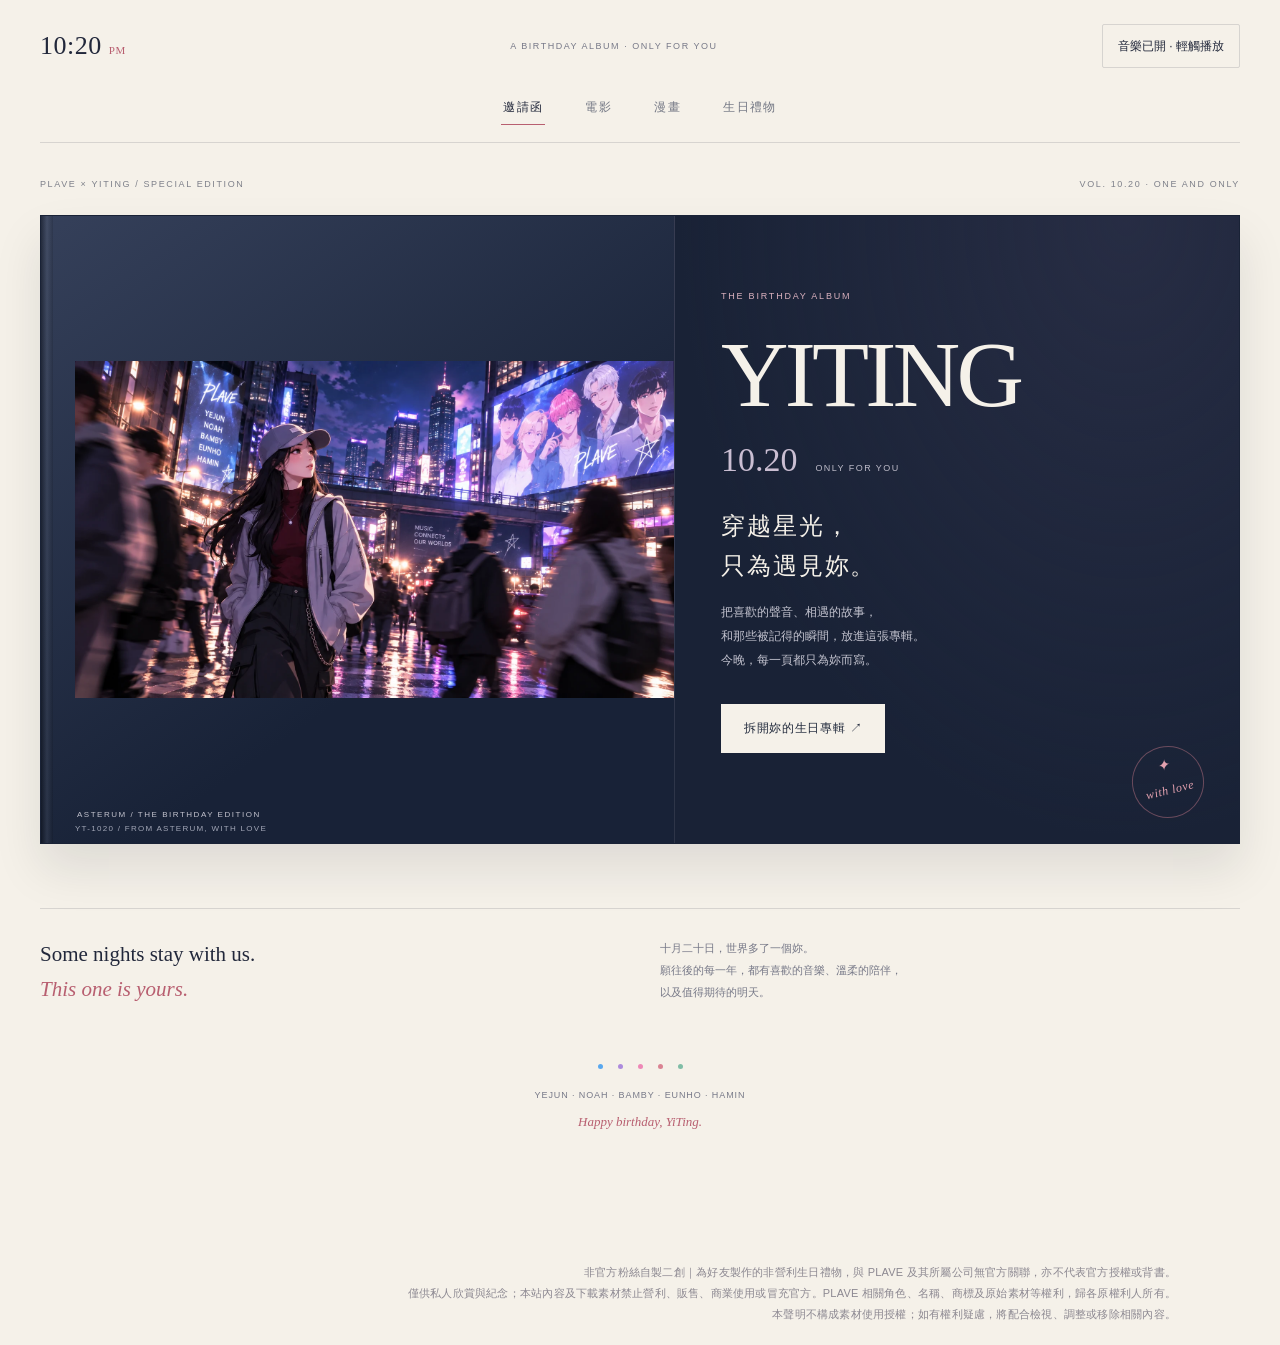
==== index.html @ bdd39a95 "Add discreet noncommercial unofficial fan-work notices across site" ====
<!doctype html><html lang="zh-Hant"><head><meta charset="utf-8"><meta name="viewport" content="width=device-width,initial-scale=1,viewport-fit=cover"><meta name="theme-color" content="#f5f1e9"><title>YITING · 10.20｜Only for you</title><meta name="description" content="一份只為 YiTing 準備的 PLAVE 生日限定專輯。電影、原畫故事冊與星光生日禮物。"><link rel="stylesheet" href="theme.css?v=album-v1"><link rel="stylesheet" href="album.css?v=album-v1"><link rel="stylesheet" href="fan-notice.css?v=1"></head><body class="home-page album-edition"><header class="home-header"><a class="wordmark" href="./">10:20 <small>PM</small></a><span class="dedication">A BIRTHDAY ALBUM · ONLY FOR YOU</span><button id="homeMusic" aria-pressed="true">音樂 開</button></header><nav class="site-nav" aria-label="主要導覽"><a href="./" aria-current="page">邀請函</a><a href="movie.html">電影</a><a href="game.html">漫畫</a><a href="gift.html">生日禮物</a></nav><main class="album-home"><div class="edition-topline"><span>PLAVE × YITING / SPECIAL EDITION</span><span>VOL. 10.20 · ONE AND ONLY</span></div><section class="album-jacket" aria-label="生日限定專輯封面"><div class="album-spine" aria-hidden="true"></div><div class="jacket-art"><img src="assets/002.webp" alt="YiTing 站在霓虹城市中，抬頭望向 PLAVE 的星光巨幕"><span class="album-serial">YT-1020 / FROM ASTERUM, WITH LOVE</span></div><div class="jacket-copy"><p class="eyebrow">THE BIRTHDAY ALBUM</p><h1>YITING</h1><div class="album-date">10.20 <span>ONLY FOR YOU</span></div><h2 class="jacket-title">穿越星光，<br>只為遇見妳。</h2><p class="jacket-note">把喜歡的聲音、相遇的故事，<br>和那些被記得的瞬間，放進這張專輯。<br>今晚，每一頁都只為妳而寫。</p><button id="unbox" class="unbox-button" aria-expanded="false" aria-controls="albumContents">拆開妳的生日專輯 ↗</button><a id="continueJourney" class="continue-link" href="game.html" hidden>繼續上次旅程 →</a><div class="seal-mark" aria-hidden="true"><span>with love</span></div></div></section><section id="albumContents" class="album-contents" aria-label="專輯內容"><div class="contents-heading"><h2>Inside your album.</h2><small>三份心意 · 同一個只屬於妳的夜晚</small></div><div class="album-items"><a class="album-item" href="movie.html"><div class="album-item-art"><img src="assets/album-film.webp" alt="PLAVE 五人在星光舞台上送來生日祝福" loading="lazy"><span>TRACK 01</span></div><small>THE FILM / 01:02</small><h3>讓星光開始播放</h3><p>一支只為妳準備的生日電影。<br>放輕鬆，讓祝福一路播放。</p><b>觀看生日電影 ↗</b></a><a class="album-item" href="game.html"><div class="album-item-art"><img src="assets/album-story.webp" alt="銀虎伸出手，邀請 YiTing 一起穿越星光" loading="lazy"><span>BOOK 02</span></div><small>THE PHOTO STORY / 07 CHAPTERS</small><h3>翻開相遇的故事</h3><p>以原畫串起七回漫畫，<br>從城市的訊息，走到生日演唱。</p><b>翻開互動漫畫 ↗</b></a><a class="album-item" href="gift.html"><div class="album-item-art"><img src="assets/album-gift.webp" alt="銀虎溫柔地陪在 YiTing 身邊，祝她生日快樂" loading="lazy"><span>GIFT 03</span></div><small>THE COLLECTION / WITH LOVE</small><h3>收藏今晚的溫柔</h3><p>生日照片、六張小卡與小說，<br>還有只屬於妳的秘密願望。</p><b>拆開生日禮物 ↗</b></a></div></section><section class="album-colophon"><p>Some nights stay with us.<br><span class="signature">This one is yours.</span></p><small>十月二十日，世界多了一個妳。<br>願往後的每一年，都有喜歡的音樂、溫柔的陪伴，<br>以及值得期待的明天。</small></section><footer class="home-footer"><div class="member-colors" aria-hidden="true"><i></i><i></i><i></i><i></i><i></i></div><small>YEJUN · NOAH · BAMBY · EUNHO · HAMIN</small><p class="signature">Happy birthday, YiTing.</p></footer></main><audio id="homeSong" src="assets/song.m4a" autoplay loop preload="auto"></audio><script src="landing.js?v=album-v1"></script><footer class="fan-work-notice" aria-label="非官方粉絲二創與使用聲明"><p>非官方粉絲自製二創｜為好友製作的非營利生日禮物，與 PLAVE 及其所屬公司無官方關聯，亦不代表官方授權或背書。</p><p>僅供私人欣賞與紀念；本站內容及下載素材禁止營利、販售、商業使用或冒充官方。PLAVE 相關角色、名稱、商標及原始素材等權利，歸各原權利人所有。</p><p>本聲明不構成素材使用授權；如有權利疑慮，將配合檢視、調整或移除相關內容。</p></footer></body></html>
---- theme.css ----
:root{--midnight:#0c1224;--moon:#f5f0e8;--lavender:#cabce9;--rose:#da8393;--line:#b6a9cf33;color-scheme:dark}body{background:radial-gradient(ellipse at 50% 0,#252b49,transparent 65%),var(--midnight);color:var(--moon);font-family:"Microsoft JhengHei","PingFang TC",sans-serif}button,a,summary{touch-action:manipulation}button:focus-visible,a:focus-visible,summary:focus-visible{outline:2px solid #e1ceff;outline-offset:5px}a{color:inherit;text-decoration:none}.site-nav{display:flex;justify-content:center;gap:30px;padding:16px 20px 22px;max-width:1160px;margin:auto;border-bottom:1px solid var(--line);font-size:12px;letter-spacing:.12em}.site-nav a{padding:8px 2px;color:#bcbcd0;border-bottom:1px solid transparent}.site-nav a:hover,.site-nav [aria-current],.film-page .site-nav a[href="movie.html"],.comic-page .site-nav a[href="game.html"]{color:var(--moon);border-color:var(--rose)}header{border-color:var(--line)}button{border-radius:6px;border-color:var(--line)}.eyebrow{color:var(--lavender)}.mode-switch{display:none}.film-page .intro{padding:34px 0 26px}.film-page h1{font-size:clamp(28px,4vw,44px);letter-spacing:.08em}.film-page .cinema{border-color:var(--line);border-radius:12px;overflow:hidden;box-shadow:0 24px 80px #02050c99}.film-page #birthday{background:#10172b;border:1px solid #b6a9cf55;border-radius:16px;max-width:900px}.film-page #cue{border-color:#da839366;border-radius:12px}.film-page .chapters button{border-radius:8px}.film-page .chapters button.active{border-color:#da8393;background:#da839311}.collection-title{display:flex;justify-content:space-between;gap:15px;border-top:1px solid var(--line);padding:26px 0 16px;color:var(--moon)}.collection-title small{color:#aaaac0;font-size:11px}.film-page .cards{display:grid;grid-template-columns:repeat(3,minmax(0,1fr));gap:16px}.film-page .cards .photocard{height:290px;position:relative;perspective:900px;padding:0;border:0;background:none;overflow:visible}.card-front,.card-back{position:absolute;inset:0;display:flex;flex-direction:column;align-items:center;justify-content:center;backface-visibility:hidden;transition:transform .6s ease;border:1px solid #b6a9cf66;border-radius:10px;background:#19223a;overflow:hidden}.card-front{transform:rotateY(0)}.card-front img{width:100%;height:calc(100% - 40px);object-fit:cover;object-position:top}.card-front strong{font-size:12px;padding:12px;letter-spacing:.18em}.card-back{transform:rotateY(-180deg);padding:24px;background:radial-gradient(ellipse at 50% 20%,#343654,#141d32)}.card-back>span:first-child{font-size:42px;color:#da8393;margin-bottom:24px}.card-back>span:last-child{font-size:16px;line-height:1.8}.flipped .card-front{transform:rotateY(180deg)}.flipped .card-back{transform:rotateY(0)}.book-tools{display:flex;align-items:center;justify-content:space-between;padding:16px 22px;color:#9f8296;font-size:12px}.book-tools button{color:#443242;border-color:#44324244;font-size:12px}.film-page .novel[open]{background:#f4eee4;color:#372b37}.film-page .novel[open] summary{color:#6e4865}.film-page .novel-text{font-family:"PMingLiU","Noto Serif TC",serif;line-height:2.1;max-width:650px;margin:auto;padding-top:12px}.film-page .novel-text h3{color:#6e4865}.large-print .novel-text{font-size:20px}.comic-page .issue,.comic-page .sheet{background:var(--moon)}.comic-page .issue{border-radius:12px 12px 0 0}.comic-page .sheet{border-radius:0 0 12px 12px;position:relative}.comic-page .interaction{border-radius:12px;background:#151e34;border-color:var(--line)}.comic-page #extra{border-radius:12px;background:#151e34;position:relative}.comic-page #extra.sealed{border-color:var(--rose);box-shadow:inset 0 0 60px #da839311}.comic-page #extra.sealed::after{content:'✦ 願望已封存';display:block;color:var(--rose);padding-top:20px;font-size:13px;letter-spacing:.15em}.settings{position:relative}.settings summary{font-size:12px;border:1px solid var(--line);border-radius:6px;padding:11px 15px;cursor:pointer;list-style:none}.settings>div{position:absolute;right:0;top:48px;width:205px;padding:12px;background:#121b30;border:1px solid var(--line);border-radius:10px;z-index:15;box-shadow:0 12px 30px #0007}.settings button{display:block;width:100%;margin:5px 0;font-size:12px}.story-reveal{grid-column:1/-1;background:#19233b;color:#f5e8ef;padding:20px 25px;text-align:center;font-size:16px;line-height:1.8;border:1px solid #da839366;animation:reveal .7s ease-out}.layout-gate:not(.awakened) .panel-2{filter:brightness(.5);transition:filter 1s}.layout-gate.awakened .panel-2{filter:brightness(1);transition:filter 1.4s}.layout-gate .panel-0::after{box-shadow:0 0 calc(12px + var(--charge,0)*70px) #c4a6ecaa}.layout-hand.awakened .art::after{background:radial-gradient(ellipse at 40% 60%,#da839355,transparent 70%)}@keyframes reveal{from{opacity:0;transform:translateY(10px)}to{opacity:1;transform:none}}.home-page{margin:0}.home-header{display:flex;align-items:center;justify-content:space-between;max-width:1200px;margin:auto;padding:22px 30px;gap:16px}.wordmark{font-family:Georgia,serif;font-size:28px;letter-spacing:.02em}.wordmark small{font-size:11px;color:var(--lavender)}.dedication{font-size:10px;letter-spacing:.18em;color:#bcbcd0}.home-page button{font:inherit;background:transparent;color:var(--moon);border:1px solid var(--line);padding:11px 15px;font-size:12px;cursor:pointer}.home-main{max-width:1200px;padding:28px 30px;margin:auto}.invitation{position:relative;min-height:640px;border:1px solid var(--line);border-radius:16px;overflow:hidden;background:#10182c}.invitation>img{position:absolute;width:100%;height:100%;object-fit:cover;object-position:62% center}.invitation::after{content:'';position:absolute;inset:0;background:linear-gradient(90deg,#07101bed 0,#091325ba 30%,#09132530 75%),linear-gradient(0deg,#091325 0,transparent 35%);pointer-events:none}.invitation-copy{position:relative;z-index:1;padding:55px 55px 130px;max-width:640px}.home-page .eyebrow{font-size:10px;letter-spacing:.2em}.invitation-time{font-family:Georgia,serif;font-size:80px;margin:30px 0 12px;letter-spacing:-.025em}.invitation-time span{font-size:20px;color:var(--lavender);letter-spacing:.12em}.invitation h1{font-family:"PMingLiU",serif;font-size:42px;font-weight:400;line-height:1.6;letter-spacing:.08em;margin:15px 0}.invitation-copy>p:not(.eyebrow):not(.invitation-time){font-size:13px;color:#d6d4df;line-height:2}.entry-actions{display:flex;flex-wrap:wrap;gap:12px;margin-top:28px}.entry-actions a{padding:13px 18px;border:1px solid #d3c4e877;border-radius:6px;font-size:13px;min-height:44px}.entry-actions .primary{background:var(--moon);color:#1b2336}.entry-actions .secondary{background:#11192c88;backdrop-filter:blur(8px)}.continue-link{display:block;color:#e4b5c2;font-size:12px;padding:20px 0}.ticket{position:absolute;bottom:0;left:0;right:0;z-index:2;display:flex;justify-content:space-between;gap:18px;padding:24px 40px;background:#0c1428bb;backdrop-filter:blur(16px);border-top:1px dashed #cbbce966}.ticket>div{display:flex;flex-direction:column;gap:8px}.ticket small{color:#a7a7bd;font-size:8px;letter-spacing:.2em}.ticket strong{font-family:Georgia,"Microsoft JhengHei",serif;font-weight:400;font-size:18px;letter-spacing:.12em}.ticket-seat{border-left:1px dashed #cbbce966;padding-left:35px}.ticket-seat strong{font-size:13px}.exhibit-menu{display:grid;grid-template-columns:repeat(3,1fr);gap:20px;padding-top:30px}.exhibit-menu>a{padding:28px 25px;background:#121a2d;border:1px solid var(--line);border-radius:12px;transition:border-color .2s,transform .2s}.exhibit-menu>a:hover{border-color:#cbbce988;transform:translateY(-3px)}.exhibit-menu span{font-size:9px;color:var(--lavender);letter-spacing:.14em}.exhibit-menu h2{font-family:"PMingLiU",serif;font-size:23px;font-weight:400;letter-spacing:.05em;margin:18px 0}.exhibit-menu p{font-size:12px;color:#b9b8cc;line-height:1.9}.exhibit-menu b{display:block;font-size:12px;color:#eadce9;margin-top:25px;font-weight:400}.home-footer{text-align:center;padding:50px 0 25px;color:#b9b8cc;font-size:13px}.home-footer small{font-size:9px;letter-spacing:.1em}.signature{font-family:Georgia,serif;font-style:italic;color:#dfb7c4}.member-colors{display:flex;justify-content:center;gap:12px;margin:12px}.member-colors i{width:5px;height:5px;border-radius:50%;background:#59a8ef}.member-colors i:nth-child(2){background:#ad8bdd}.member-colors i:nth-child(3){background:#ee88b7}.member-colors i:nth-child(4){background:#da8393}.member-colors i:nth-child(5){background:#80bda6}[hidden]{display:none!important}@media(max-width:640px){.site-nav{gap:22px;font-size:11px;padding:9px 12px 14px}.home-header{padding:18px 16px}.home-header .dedication{display:none}.home-main{padding:20px 12px}.invitation{min-height:660px}.invitation>img{object-position:58% center}.invitation::after{background:linear-gradient(0deg,#0c1428 0,#091325dd 35%,#09132530 78%)}.invitation-copy{padding:235px 23px 105px}.home-page .eyebrow{font-size:8px}.invitation-time{font-size:53px;margin:15px 0 5px}.invitation h1{font-size:30px;line-height:1.5;margin:10px 0}.invitation-copy>p:not(.eyebrow):not(.invitation-time){font-size:11px}.entry-actions{gap:8px;margin-top:18px}.entry-actions a{padding:12px 10px;font-size:11px}.ticket{padding:20px 22px;gap:12px}.ticket strong{font-size:13px}.ticket small{font-size:7px}.ticket-seat{display:none}.exhibit-menu{grid-template-columns:1fr;gap:12px;padding-top:20px}.exhibit-menu>a{padding:22px}.exhibit-menu h2{font-size:21px}.exhibit-menu b{margin-top:15px}.comic-page main{padding-bottom:125px}.comic-page .pager{position:fixed;bottom:0;left:0;right:0;margin:0;z-index:12;padding:12px 16px calc(12px + env(safe-area-inset-bottom));background:#0c1428ed;backdrop-filter:blur(16px);border-top:1px solid var(--line)}.comic-page .pager button{min-width:100px}.comic-page .issue h1{font-size:23px}.story-reveal{padding:17px 13px;font-size:14px}.film-page .cards .photocard{height:240px}.film-page .cards{gap:12px;grid-template-columns:repeat(2,minmax(0,1fr))}.card-back{padding:18px}.card-back>span:last-child{font-size:14px}.collection-title{flex-direction:column;gap:7px}.settings summary{padding:9px 10px;font-size:11px}.film-page .intro{padding-top:25px}.large-print .novel-text{font-size:19px}}@media(prefers-reduced-motion:reduce){*,*::before,*::after{animation-duration:.01ms!important;animation-iteration-count:1!important;transition-duration:.01ms!important}}
@media(max-width:640px){.invitation>img{height:240px;object-fit:contain;object-position:center top}.invitation::after{background:linear-gradient(0deg,#0c1428 0,#0c1428 62%,transparent 85%)}.invitation-copy{padding-top:245px}.ticket>.ticket-seat{display:none}}
.film-page #birthday.wish-sealed #wishStatus{border:1px solid #da839366;border-radius:8px;background:#da839311;padding:18px;color:#efd1dc}.film-page .settings summary{color:var(--moon)}

.asset-downloads{display:flex;align-items:center;justify-content:center;flex-wrap:wrap;gap:10px;padding:14px 0}.download-link,.original-link{display:inline-flex;align-items:center;justify-content:center;min-height:44px;padding:10px 15px;border:1px solid #b6a9cf55;border-radius:7px;color:#f5f0e8;background:#19223a;font-size:12px;line-height:1.5;text-decoration:none}.download-link:hover,.original-link:hover{border-color:#da8393}.original-link{background:transparent;color:#bcbcd0}.film-download small{flex-basis:100%;text-align:center;font-size:11px;color:#aaaac0}.card-item{min-width:0}.film-page .card-item .photocard{width:100%}.card-item .asset-downloads{gap:6px}.card-item .download-link,.card-item .original-link{padding:8px 10px;font-size:11px}.comic-page .panel>.asset-downloads{background:#f5f0e8;padding:10px;margin:0}.comic-page .tools{flex-wrap:wrap}.birthday-memory figcaption{line-height:1.8}.download-link:focus-visible,.original-link:focus-visible{outline:2px solid #e1ceff;outline-offset:3px}@media(max-width:640px){.card-item .asset-downloads{flex-direction:column}.card-item .download-link,.card-item .original-link{width:100%;box-sizing:border-box}.asset-downloads{gap:8px}.film-download{padding:18px 0}.film-download small{line-height:1.8}}

.gift-page .gift-header{max-width:900px;margin:auto;padding:0 24px}.gift-page #birthday.gift-collection{width:min(900px,92vw);max-height:none;overflow:visible;margin:28px auto 48px;padding:38px;box-sizing:border-box}.gift-page .site-nav a[href="movie.html"]{color:#bcbcd0;border-color:transparent}.gift-page .site-nav a[aria-current="page"]{color:var(--moon);border-color:var(--rose)}.gift-page .gift-collection h2{font-family:serif;font-size:32px;font-weight:400;line-height:1.5}.gift-page .gift-collection p{line-height:1.7}.gift-page #giftText{min-height:54px}@media(max-width:640px){.gift-page #birthday.gift-collection{margin-top:20px;padding:28px 20px}.gift-page .gift-header{padding:0 20px}.gift-page .gift-collection h2{font-size:27px}}
---- album.css ----
:root{--paper:#f5f1e9;--paper-ink:#22283b;--paper-muted:#777988;--seal:#b85f70;--paper-line:#252c3d25;--serif:Georgia,'PMingLiU','Songti TC',serif}
body.album-edition{background:var(--paper);color:var(--paper-ink);font-family:'Microsoft JhengHei','PingFang TC',sans-serif}body.album-edition::selection{background:#dbc5d4;color:#20283c}.album-edition button,.album-edition a{touch-action:manipulation}.album-edition .site-nav{border-color:var(--paper-line);gap:38px;padding:10px 20px 17px}.album-edition .site-nav a{color:#737784}.album-edition .site-nav a[aria-current],.album-edition.film-page:not(.gift-page) .site-nav a[href='movie.html'],.album-edition.comic-page .site-nav a[href='game.html']{color:var(--paper-ink);border-color:var(--seal)}.album-edition .wordmark{color:var(--paper-ink);font-family:var(--serif);font-size:26px}.album-edition .wordmark small,.album-edition .wordmark span{color:var(--seal)}.album-edition header{border-color:var(--paper-line)}.album-edition .dedication{color:var(--paper-muted);font-size:9px;letter-spacing:.17em}.album-edition button:focus-visible,.album-edition a:focus-visible,.album-edition summary:focus-visible{outline:2px solid var(--seal);outline-offset:4px}.album-edition .eyebrow{color:var(--seal);font-size:10px;letter-spacing:.2em}
.home-page.album-edition .home-header{padding:24px 30px 13px}.home-page.album-edition button{color:var(--paper-ink);border-color:var(--paper-line);border-radius:2px}.album-home{max-width:1200px;margin:auto;padding:36px 30px 60px}.edition-topline{display:flex;justify-content:space-between;gap:15px;color:#7e808a;font-size:9px;letter-spacing:.18em;margin:0 0 26px}.album-jacket{position:relative;display:grid;grid-template-columns:1.12fr 1fr;min-height:610px;background:#192236;border:1px solid #192236;box-shadow:0 25px 45px #171c2b1a;color:var(--paper);overflow:hidden}.jacket-art{position:relative;display:flex;align-items:center;background:#101829;min-width:0;padding:34px 0 34px 34px}.jacket-art img{display:block;width:100%;height:auto;position:relative;z-index:1}.jacket-art::before{content:'';position:absolute;inset:0;background:linear-gradient(145deg,#35405a,#182237 65%)}.jacket-art::after{content:'ASTERUM / THE BIRTHDAY EDITION';position:absolute;left:36px;bottom:24px;font-size:8px;letter-spacing:.19em;color:#c3c3ce;z-index:2}.jacket-copy{padding:66px 46px 90px;position:relative;border-left:1px solid #e7e2e719;background:radial-gradient(ellipse at 80% 0,#33365088,transparent 70%)}.jacket-copy .eyebrow{color:#dab1be;font-size:9px}.jacket-copy h1{font-family:var(--serif);font-size:clamp(62px,7.3vw,104px);font-weight:400;line-height:1;letter-spacing:-.04em;margin:27px 0 20px}.album-date{display:flex;align-items:baseline;gap:18px;font-family:var(--serif);font-size:34px;color:#cabed2}.album-date span{font:9px sans-serif;letter-spacing:.16em;color:#bdbbc8}.jacket-title{font-family:'PMingLiU','Songti TC',serif;font-size:24px;line-height:1.65;letter-spacing:.08em;font-weight:400;margin:28px 0 13px}.jacket-note{font-size:12px;line-height:2;color:#c3c3cf;max-width:290px}.home-page.album-edition .unbox-button{background:var(--paper);color:#222b3d;border-color:var(--paper);padding:15px 22px;min-height:48px;border-radius:0;font-size:12px;margin-top:20px;letter-spacing:.06em}.home-page.album-edition .unbox-button:hover{background:#e7dbe6}.seal-mark{position:absolute;bottom:25px;right:35px;display:flex;align-items:center;justify-content:center;width:70px;height:70px;border:1px solid #c6788877;border-radius:50%;color:#e3a1af;transform:rotate(-14deg);font:italic 12px var(--serif);letter-spacing:.05em}.seal-mark::before{content:'✦';position:absolute;top:9px;font-size:15px}.seal-mark span{margin-top:16px}.album-spine{position:absolute;left:0;top:0;bottom:0;width:12px;background:linear-gradient(90deg,#0005,#fff1,#0002);z-index:3;pointer-events:none}.album-serial{position:absolute;bottom:24px;left:34px;color:#a2a6b6;font-size:8px;letter-spacing:.16em;z-index:3}.album-contents{margin-top:52px;scroll-margin-top:24px}.contents-heading{display:flex;justify-content:space-between;align-items:flex-end;border-bottom:1px solid var(--paper-line);padding-bottom:20px;gap:15px}.contents-heading h2{font:400 32px var(--serif);letter-spacing:-.03em;margin:0}.contents-heading small{font-size:9px;letter-spacing:.13em;color:var(--paper-muted)}.album-items{display:grid;grid-template-columns:repeat(3,1fr);gap:26px;margin-top:26px}.album-item{display:block;border-bottom:1px solid var(--paper-line);padding-bottom:24px}.album-item-art{position:relative;aspect-ratio:4/3;overflow:hidden;background:#172134}.album-item-art img{width:100%;height:100%;object-fit:cover;display:block;transition:transform .6s ease}.album-item:hover .album-item-art img{transform:scale(1.025)}.album-item-art span{position:absolute;left:12px;top:12px;background:#f5f1e9ed;color:#30374b;font-size:9px;padding:7px 9px;letter-spacing:.1em}.album-item>small{display:block;color:var(--seal);font-size:9px;letter-spacing:.18em;margin-top:20px}.album-item h3{font:400 23px 'PMingLiU',serif;margin:13px 0}.album-item p{font-size:12px;line-height:1.9;color:#747681;margin:0}.album-item b{display:block;font-size:11px;font-weight:400;margin-top:20px;color:#343c50}.album-items.revealed{animation:albumReveal .8s ease both}.album-colophon{display:grid;grid-template-columns:1fr 1fr;gap:40px;margin-top:64px;border-top:1px solid var(--paper-line);padding-top:28px}.album-colophon p{font:400 21px var(--serif);line-height:1.7;margin:0}.album-colophon small{font-size:11px;color:var(--paper-muted);line-height:2}.album-edition .home-footer{padding:44px 0 15px;color:var(--paper-muted)}.album-edition .signature{color:var(--seal)}.album-edition .continue-link{color:var(--seal);padding:16px 0 0;font-size:11px}.album-edition .member-colors{gap:15px;margin-bottom:17px}
.album-edition.film-page header{max-width:1160px;margin:auto}.album-edition.film-page .intro{padding:42px 0 30px}.album-edition.film-page h1{font-family:'PMingLiU',serif;font-size:clamp(29px,4vw,43px);line-height:1.55;letter-spacing:.06em}.album-edition.film-page .subtitle{color:var(--paper-muted)}.album-edition.film-page .cinema{background:#101725;border:1px solid #222a3d;border-radius:2px;box-shadow:0 20px 45px #1520391a;color:#f1edf3}.album-edition.film-page .chapters button{color:#757b87;border-radius:0;background:transparent;border-color:var(--paper-line)}.album-edition.film-page .chapters button.active{color:#263047;border-color:var(--seal);background:#b85f7007}.album-edition.film-page footer{color:var(--paper-muted)}.album-edition .settings>div{color:#f5f0e8}.album-edition .settings summary{color:var(--paper-ink);border-color:var(--paper-line)}.album-edition .film-download .download-link,.album-edition .film-download .original-link{background:transparent;color:#30384c;border-color:var(--paper-line);border-radius:0}.album-edition .film-download small{color:var(--paper-muted)}.film-track{display:flex;justify-content:space-between;gap:12px;border-top:1px solid var(--paper-line);padding:16px 0 0;font-size:9px;letter-spacing:.14em;color:var(--paper-muted)}.cinema-focus.album-edition{background:#090e18;color:white}.cinema-focus main{max-width:none;padding:0}.cinema-focus header,.cinema-focus .site-nav,.cinema-focus .intro,.cinema-focus .chapters,.cinema-focus .film-download,.cinema-focus footer,.cinema-focus .film-track{display:none}.cinema-focus .cinema{border:0;border-radius:0;min-height:100dvh;display:flex;flex-direction:column;justify-content:center}.cinema-focus .screen{max-height:none;aspect-ratio:auto;flex:1;min-height:48dvh}.cinema-focus .screen video{max-height:74dvh}.cinema-focus .transport,.cinema-focus .captions{flex-shrink:0}.cinema-focus #focus{border-color:#dbb9c4;color:#efc9d5}
.album-edition.gift-page .gift-header{max-width:1000px}.album-edition.gift-page .site-nav a[href='movie.html']{color:#737784;border-color:transparent}.album-edition.gift-page #birthday.gift-collection{width:min(1000px,92vw);background:transparent;border:0;border-radius:0;padding:0;margin:38px auto 55px;box-shadow:none}.collection-intro{display:flex;justify-content:space-between;align-items:end;border-bottom:1px solid var(--paper-line);padding-bottom:26px;margin-bottom:24px;gap:20px}.collection-intro h1{font:400 42px var(--serif);letter-spacing:-.025em;margin:9px 0 0;line-height:1.3}.collection-intro p{font-size:11px;line-height:1.8;color:var(--paper-muted);margin:0;max-width:240px}.collection-tabs{display:flex;gap:8px;margin:24px 0 35px;flex-wrap:wrap}.collection-tabs button{color:#707580;border-color:var(--paper-line);border-radius:0;padding:11px 20px;font-size:12px;background:transparent}.collection-tabs button[aria-selected='true']{color:var(--paper-ink);border-color:#b85f7077;background:#b85f700b}.gift-section{padding:0;scroll-margin-top:25px}.gift-section .collection-title{color:var(--paper-ink);border-color:var(--paper-line);padding-top:0;border-top:0}.gift-section .collection-title small{color:var(--paper-muted)}.gift-section h2{color:var(--paper-ink)}.gift-section .small{color:var(--paper-muted)}.gift-section .asset-downloads .download-link,.gift-section .asset-downloads .original-link,.gift-section #listen,.gift-section #bookSize{background:transparent;color:#30384c;border-color:var(--paper-line);border-radius:0}.gift-section #listen{font-size:12px}.gift-section .blessing-layout{display:grid;grid-template-columns:1.45fr 1fr;gap:35px;align-items:center}.gift-section .blessing-art{background:#192237;padding:14px;box-shadow:0 12px 30px #242c3d19}.gift-section .gift-image{border-radius:0}.blessing-copy .eyebrow{font-size:9px}.blessing-copy h2{font-family:'PMingLiU',serif!important;font-size:31px!important;line-height:1.5!important}.blessing-copy #giftText{font-size:13px;color:#777988;line-height:2}.gift-section .birthday-memory figure{background:#fffdf8;padding:18px;border:1px solid var(--paper-line);box-shadow:0 12px 30px #242c3d0d}.gift-section .birthday-memory img{border:0!important;border-radius:0!important}.gift-section .birthday-memory figcaption{padding:20px 8px 0;font-size:13px;color:#646a78}.gift-section .novel{background:#fffdf8;color:var(--paper-ink);margin:0;border-color:var(--paper-line);border-radius:0}.gift-section .novel summary{color:var(--paper-ink);font-size:16px}.gift-section .novel[open]{background:#fffdf8}.gift-section .novel-text{max-width:640px;line-height:2.1;padding-bottom:35px}.gift-section .novel-text h3{color:var(--seal);font-weight:400}.gift-section .book-tools{border-bottom:1px solid var(--paper-line);color:var(--paper-muted)}.gift-section label{color:var(--paper-ink);font-family:'PMingLiU',serif;font-size:25px}.gift-section textarea{background:#fffdf8;color:var(--paper-ink);border-color:var(--paper-line);border-radius:0;min-height:150px;font-family:inherit}.gift-section #wishPrivacy{max-width:620px;font-size:12px;line-height:2}.gift-section #saveWish{background:#263047;color:var(--paper);border-color:#263047;border-radius:0}.gift-section #wishStatus{color:var(--seal);font-size:13px}.wish-letter{max-width:700px;margin:0 auto;background:#fffdf8;border:1px solid var(--paper-line);padding:34px}.collection-end{display:flex;justify-content:space-between;gap:15px;margin-top:40px;padding-top:23px;border-top:1px solid var(--paper-line);font-size:10px;color:var(--paper-muted)}.collection-end a{color:var(--seal)}.album-edition.gift-page .cards{grid-template-columns:repeat(3,minmax(0,1fr));gap:26px;margin-top:0}.album-edition.gift-page .card-item{background:#fffdf8;padding:12px;border:1px solid var(--paper-line)}.album-edition.gift-page .cards .photocard{height:350px}.album-edition.gift-page .card-front,.album-edition.gift-page .card-back{border-radius:0;border-color:#252c3d33}.album-edition.gift-page .card-front{background:#f4f0e7;color:#343b4d}.album-edition.gift-page .card-front img{height:calc(100% - 44px);object-fit:cover}.album-edition.gift-page .card-back{color:#f5f0e8}.card-detail{width:100%;margin-top:4px;color:#6f7480!important;border:0!important;background:none!important;font-size:11px!important;min-height:32px!important;padding:4px!important}.card-detail:hover{text-decoration:underline}.album-edition.gift-page #cardViewer{background:#fffdf8;color:#263047;max-width:540px;padding:26px;border-radius:2px;border-color:var(--paper-line)}#cardViewer img{display:block;width:100%;max-height:58dvh;object-fit:contain;background:#182135}#cardViewer h2{font-family:var(--serif);font-size:25px;margin:0 0 16px}#cardViewer p{font-size:14px;line-height:1.9}#cardViewer button{color:#263047;border-color:var(--paper-line);margin-top:14px}#cardViewer .asset-downloads a{background:none;color:#263047;border-color:var(--paper-line)}
.album-edition.comic-page header{max-width:1060px;padding-top:25px}.album-edition.comic-page header>a{color:var(--paper-ink)}.album-edition.comic-page header>span{color:var(--seal)}.album-edition.comic-page .meta{color:var(--paper-muted);padding:24px 0 8px;font-size:10px;letter-spacing:.13em}.album-edition.comic-page .issue{background:#fffdf8;border:1px solid var(--paper-line);border-bottom:0;border-radius:0;padding:32px 30px 25px}.album-edition.comic-page .issue>span{color:var(--seal)}.album-edition.comic-page .issue h1{font-family:'PMingLiU',serif;font-weight:400;font-size:35px;line-height:1.5}.album-edition.comic-page .sheet{background:#fffdf8;border:1px solid var(--paper-line);border-top:0;border-radius:0;gap:18px;padding:20px 25px 28px}.album-edition.comic-page .panel{border:1px solid #26304777;box-shadow:none;background:#fffdf8}.album-edition.comic-page figcaption{border-top:1px solid #26304744;padding:20px;color:#343b4d;min-height:0}.album-edition.comic-page figcaption span{color:var(--seal)}.album-edition.comic-page figcaption p{font-family:'PMingLiU',serif;font-size:16px;line-height:1.9}.album-edition.comic-page .bubble{border-radius:0}.album-edition.comic-page .bubble::before{display:none}.album-edition.comic-page .narration{background:#f5f1e9}.album-edition.comic-page .ink{border:1px solid #353d5077;box-shadow:none;font-weight:400;background:#fffdf8eb;color:#51576b;transform:none}.album-edition.comic-page .hotspot{background:#f5f1e9ed;border:1px solid #b85f70;border-radius:2px;box-shadow:none;color:#6d4350;font-weight:400;animation:none}.album-edition.comic-page .interaction,.album-edition.comic-page #extra{background:#eae4e6;border:1px solid var(--paper-line);border-radius:0;color:var(--paper-ink)}.album-edition.comic-page .interaction #badge{color:var(--seal)}.album-edition.comic-page #hint{font-family:'PMingLiU',serif;font-size:19px}.album-edition.comic-page #actionStatus{color:#795c6c}.album-edition.comic-page #actionButtons button{background:#fffdf8;color:#343b4d;border-radius:2px}.album-edition.comic-page #actionButtons .collected{color:#444b5f;background:#e3dae3}.album-edition.comic-page #extra p{color:#6d7080}.album-edition.comic-page #extra label{font-family:'PMingLiU',serif}.album-edition.comic-page textarea{background:#fffdf8;color:#343b4d;border-color:var(--paper-line);border-radius:0}.album-edition.comic-page #saveWish,.album-edition.comic-page #next{background:#263047;color:#f5f1e9;border-radius:2px}.album-edition.comic-page #extra a{color:var(--seal)}.album-edition.comic-page .tools button,.album-edition.comic-page .tools a,.album-edition.comic-page #prev{color:#50566a;border-color:var(--paper-line);border-radius:2px;background:none}.album-edition.comic-page .pager{background:var(--paper);border-color:var(--paper-line)}.album-edition.comic-page progress::-webkit-progress-bar{background:#dcd6d8}.album-edition.comic-page progress::-webkit-progress-value{background:var(--seal)}.album-edition.comic-page .note{color:var(--paper-muted)}.album-edition.comic-page .panel>.asset-downloads{background:#fffdf8;gap:6px;padding:6px 10px 13px}.album-edition.comic-page .panel .download-link,.album-edition.comic-page .panel .original-link{background:none;color:#7b7380;border:0;padding:4px 10px;min-height:36px;font-size:10px}.album-edition.comic-page .story-reveal{background:#283247;color:#f5f1e9;border:0;font-family:'PMingLiU',serif}.comic-edition-note{max-width:1060px;margin:28px auto 0;display:flex;justify-content:space-between;gap:14px;font-size:9px;letter-spacing:.16em;color:var(--paper-muted);padding:0 24px}
@keyframes albumReveal{from{opacity:.2;transform:translateY(15px)}to{opacity:1;transform:none}}
@media(max-width:760px){.album-jacket{grid-template-columns:1fr;min-height:0}.jacket-art{padding:22px 22px 35px;order:1}.jacket-art::after{left:22px;bottom:16px;font-size:7px}.jacket-copy{order:0;padding:34px 25px 26px;border-left:0;min-height:335px}.jacket-copy h1{font-size:77px;margin:22px 0 14px}.album-date{font-size:29px}.album-date span{font-size:8px}.jacket-title{font-size:22px;margin:23px 0 10px}.jacket-note{font-size:11px;max-width:260px}.seal-mark{right:20px;bottom:25px;width:58px;height:58px;font-size:10px}.home-page.album-edition .unbox-button{padding:13px 16px;font-size:11px;margin-top:13px}.album-serial{left:22px;bottom:7px;font-size:7px}.album-spine{width:7px}.album-home{padding:25px 16px 35px}.edition-topline{font-size:7px;letter-spacing:.1em;margin-bottom:20px}.album-contents{margin-top:38px}.contents-heading h2{font-size:27px}.contents-heading small{font-size:7px}.album-items{grid-template-columns:1fr;gap:25px}.album-item{display:grid;grid-template-columns:112px 1fr;gap:0 17px;align-content:start;padding-bottom:22px}.album-item-art{grid-row:1/6;aspect-ratio:3/4}.album-item-art img{object-position:center}.album-item-art span{left:6px;top:6px;font-size:7px;padding:5px}.album-item>small{margin-top:4px;font-size:8px}.album-item h3{font-size:20px;margin:12px 0 8px}.album-item p{font-size:11px;line-height:1.8}.album-item b{font-size:10px;margin-top:13px}.album-colophon{grid-template-columns:1fr;gap:17px;margin-top:34px;padding-top:22px}.album-colophon p{font-size:22px}.album-colophon small{font-size:10px}.album-edition .site-nav{gap:27px;font-size:11px;padding:8px 15px 15px}.home-page.album-edition .home-header{padding:20px 16px 12px}.album-edition .wordmark{font-size:24px}.home-page.album-edition .home-header button{padding:9px 10px;font-size:10px}.album-edition.film-page .intro{padding:30px 0 22px}.album-edition.film-page h1{font-size:29px}.album-edition.film-page .buttons button{font-size:11px;padding:9px}.album-edition.film-page .buttons{row-gap:10px}.film-track{font-size:7px;letter-spacing:.06em}.album-edition.gift-page #birthday.gift-collection{margin-top:27px;padding:0;width:calc(100% - 32px)}.collection-intro{display:block;padding-bottom:20px}.collection-intro h1{font-size:32px;margin-bottom:14px}.collection-intro p{font-size:10px;max-width:none}.collection-tabs{gap:0;border-bottom:1px solid var(--paper-line);flex-wrap:nowrap;overflow-x:auto;margin:18px 0 25px;padding-bottom:8px}.collection-tabs button{white-space:nowrap;padding:10px 14px;font-size:11px;border:0;flex-shrink:0}.collection-tabs button[aria-selected='true']{border-bottom:1px solid var(--seal);background:none}.gift-section .blessing-layout{grid-template-columns:1fr;gap:19px}.gift-section .blessing-art{padding:10px}.blessing-copy h2{font-size:27px!important;margin-top:8px}.blessing-copy #giftText{min-height:0;font-size:12px}.album-edition.gift-page .cards{grid-template-columns:repeat(2,minmax(0,1fr));gap:12px}.album-edition.gift-page .card-item{padding:7px}.album-edition.gift-page .cards .photocard{height:235px}.album-edition.gift-page .card-front strong{font-size:10px;letter-spacing:.1em}.album-edition.gift-page .card-back{padding:12px}.album-edition.gift-page .card-back>span:last-child{font-size:12px}.album-edition.gift-page .card-item .asset-downloads{gap:3px;padding:8px 0}.album-edition.gift-page .card-item .download-link,.album-edition.gift-page .card-item .original-link{font-size:10px;padding:7px;min-height:34px}.gift-section .birthday-memory figure{padding:10px}.gift-section .birthday-memory figcaption{font-size:12px;padding-top:15px;line-height:1.9}.wish-letter{padding:23px 18px}.gift-section label{font-size:23px}.collection-end{margin-top:30px;font-size:9px}.album-edition.comic-page .issue{padding:22px 17px}.album-edition.comic-page .issue h1{font-size:26px}.album-edition.comic-page .sheet{padding:12px;gap:13px}.album-edition.comic-page figcaption{padding:14px 11px}.album-edition.comic-page figcaption p{font-size:14px}.comic-edition-note{font-size:7px;padding:0 16px;margin-top:20px}.album-edition.comic-page .panel .download-link,.album-edition.comic-page .panel .original-link{font-size:9px;padding:5px;min-height:36px}.album-edition.comic-page #hint{font-size:17px}.album-edition.comic-page .pager{padding-bottom:calc(12px + env(safe-area-inset-bottom))}.cinema-focus .screen{aspect-ratio:auto;min-height:45dvh}.cinema-focus .screen video{max-height:68dvh}}
.album-serial{bottom:10px}.gift-section .blessing-art .asset-downloads .download-link,.gift-section .blessing-art .asset-downloads .original-link{color:#e9e2ed;border-color:#d6c3d755;background:none}.album-jacket .seal-mark{transition:transform .6s ease,border-color .6s ease}.album-jacket.opened .seal-mark{transform:rotate(0);border-color:#e3a1af}
.album-edition.gift-page #birthday.wish-sealed #wishStatus{color:#804456;background:#b85f700d;border-color:#b85f7040}.album-edition .home-header #homeMusic{min-height:44px}.album-edition .card-detail{min-height:44px!important}@media(max-width:760px){.album-edition.comic-page .panel .download-link,.album-edition.comic-page .panel .original-link,.album-edition.gift-page .card-item .download-link,.album-edition.gift-page .card-item .original-link{min-height:44px}}
@media(prefers-reduced-motion:reduce){.album-items.revealed{animation:none}.album-item-art img{transition:none}.jacket-copy,.jacket-art{animation:none}.album-jacket .seal-mark{transition:none}}

/* Novel soundtrack and original story illustrations */
.gift-music{display:flex;align-items:center;gap:12px;flex-wrap:wrap;margin:20px 0;padding:18px;background:#e9e3da;border-radius:12px;color:#22283b}.gift-music label{font-size:13px}.gift-track{max-width:100%;min-height:44px;padding:8px 12px;border:1px solid #a8a3a0;border-radius:7px;background:#fffaf3;color:#22283b;font:inherit}.gift-music button{min-height:44px}.music-status{flex-basis:100%;margin:0}.novel-illustration{margin:32px 0}.novel-illustration img{display:block;width:100%;height:auto;border-radius:4px}.novel-illustration figcaption{font-size:13px;line-height:1.8;color:#5d5d68;margin-top:10px}.novel-illustration figcaption a{display:inline-block;margin-left:12px;color:#883e54}.novel-text .novel-illustration{max-width:100%}@media(max-width:600px){.gift-music{gap:10px;padding:14px}.gift-track{width:100%}.novel-illustration figcaption a{margin-left:0;display:block}}

/* Keep landscape novel artwork fully visible in collectible cards */
body.album-edition.gift-page .story-photocard .card-front img{object-fit:contain;background:#192236}

.music-heading{font-size:13px;flex-basis:100%}.gift-track-list{display:grid;grid-template-columns:repeat(2,minmax(0,1fr));gap:10px;width:100%}.gift-music .gift-track-choice{display:flex;align-items:center;gap:10px;text-align:left;padding:14px 12px;min-height:60px;background:#fffaf3;color:#22283b;border:1px solid #aaa3a0;border-radius:6px}.gift-track-choice small{font-size:11px;opacity:.7}.gift-track-choice span{font-size:14px;overflow-wrap:anywhere}.gift-music .gift-track-choice[aria-pressed="true"]{border-color:#9d405c;box-shadow:inset 0 0 0 1px #9d405c;background:#f9eaf0}.gift-track-choice[aria-pressed="true"] small{color:#9d405c;opacity:1}

/* Full bleed cards follow each original image aspect ratio */
body.album-edition.gift-page .cards{grid-template-columns:repeat(2,minmax(0,1fr));align-items:start}
body.album-edition.gift-page .cards .photocard{height:auto;width:100%;display:block}
body.album-edition.gift-page .card-front{padding:0;display:block;border:0;background:none}
body.album-edition.gift-page .card-front img{display:block;width:100%;height:100%;aspect-ratio:auto;object-fit:contain;object-position:center;background:none}
.card-caption{display:block;padding:12px 0 2px;font-size:12px;line-height:1.5;color:#343b4d;letter-spacing:.06em}
body.album-edition.gift-page .card-back{padding:16px;display:flex;justify-content:center}
body.album-edition.gift-page .card-back>span:first-child{font-size:24px;padding:0;margin:0 0 8px}
body.album-edition.gift-page .card-back>span:last-child{font-size:14px;line-height:1.65;padding:0;max-width:32em}
@media(max-width:600px){body.album-edition.gift-page .cards{grid-template-columns:1fr;gap:22px}body.album-edition.gift-page .card-back>span:last-child{font-size:14px}body.album-edition.gift-page .card-item .download-link,body.album-edition.gift-page .card-item .original-link{min-height:44px}.card-caption{font-size:13px}}

.novel-comic-entry{background:#192236;color:#f5f1e9;padding:26px;margin:0 0 25px}.novel-comic-entry h2{font-size:24px;font-weight:400}.novel-comic-entry p{font-size:13px;line-height:1.8}.novel-comic-entry a{display:inline-block;color:#f5f1e9;border:1px solid #f5f1e955;min-height:44px;padding:12px 18px}

.gift-track-list .theme-song-choice{grid-column:1/-1}
---- fan-notice.css ----
.fan-work-notice{position:static!important;display:block!important;box-sizing:border-box;max-width:1120px;margin:28px auto 0!important;padding:16px 24px calc(20px + env(safe-area-inset-bottom))!important;text-align:right!important;font-family:Arial,"Microsoft JhengHei",sans-serif;font-size:11px!important;font-weight:400;line-height:1.9!important;letter-spacing:.02em;color:#8c8891;opacity:1!important;background:none;border:0!important;overflow-wrap:anywhere}
.fan-work-notice p{margin:0!important;font-size:inherit!important;line-height:inherit!important;color:inherit!important}
@media(max-width:600px){.fan-work-notice{padding-left:20px!important;padding-right:20px!important;text-align:left!important;font-size:10px!important}}
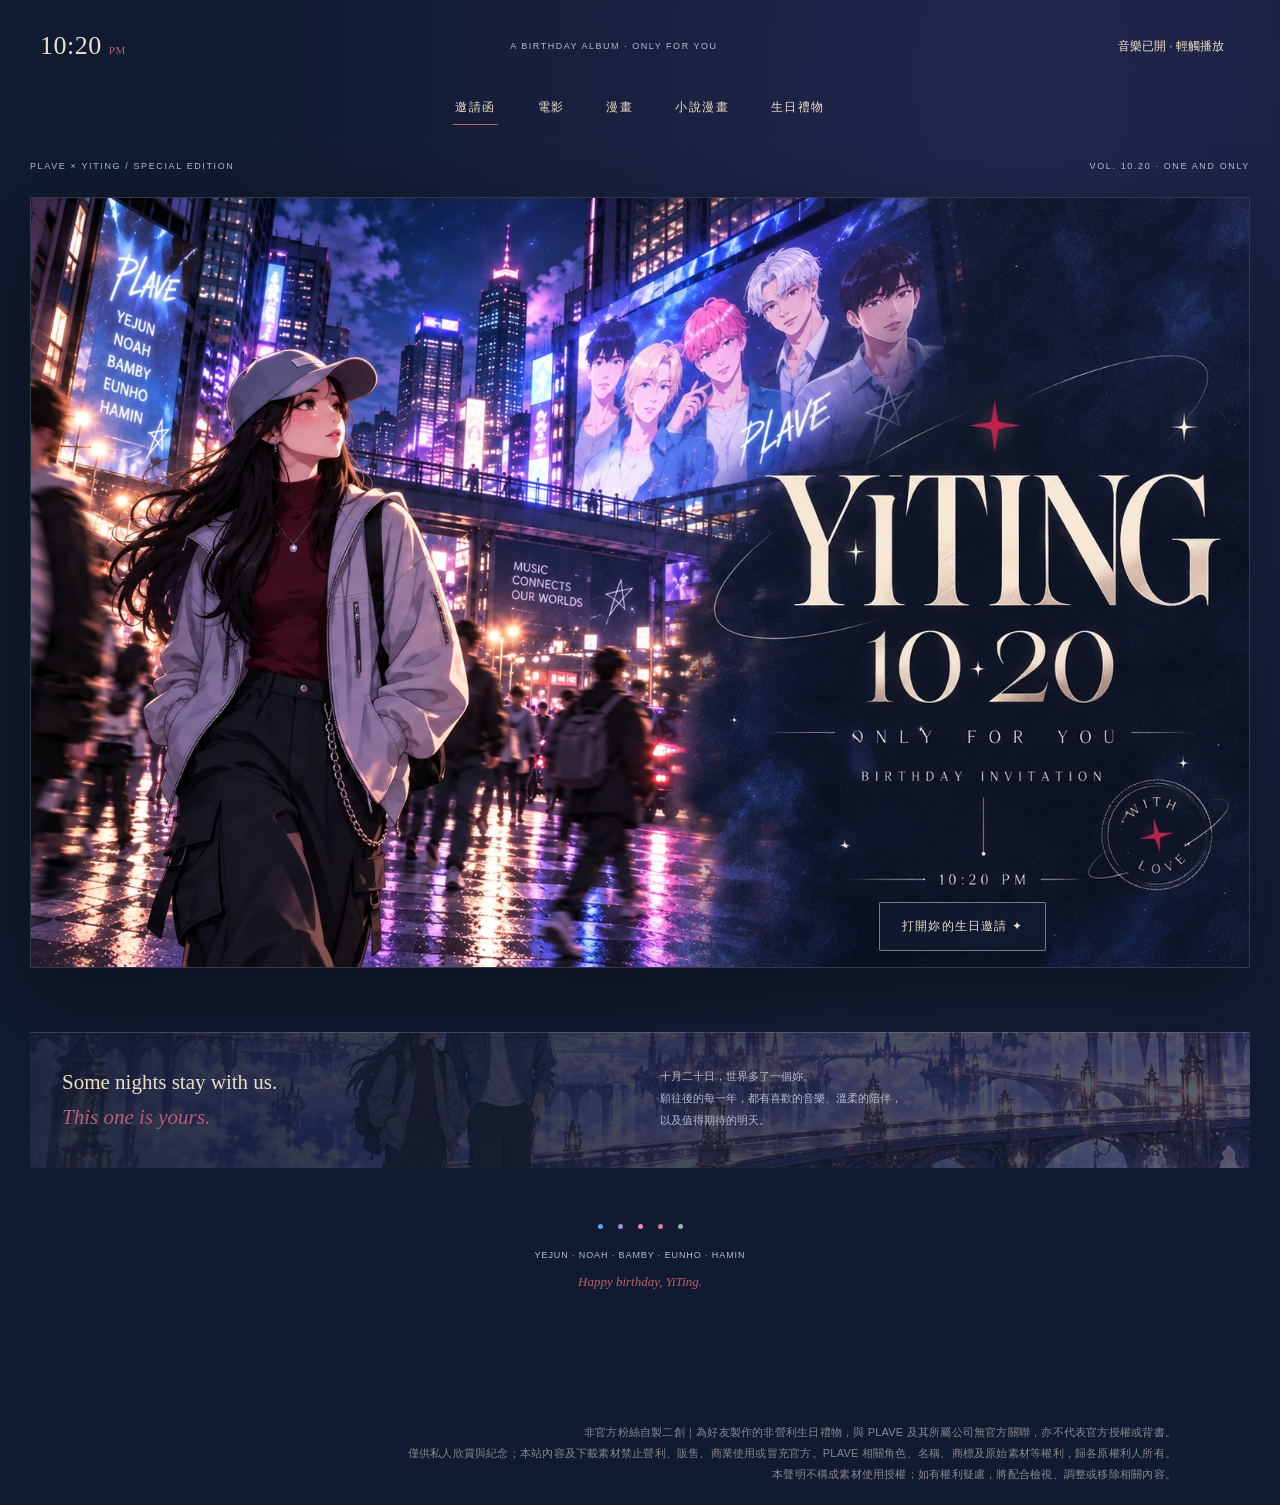
==== commit cc2edc5a: "Redesign birthday invitation and add story navigation and card filters" ====
--- a/index.html
+++ b/index.html
@@ -1 +1 @@
-<!doctype html><html lang="zh-Hant"><head><meta charset="utf-8"><meta name="viewport" content="width=device-width,initial-scale=1,viewport-fit=cover"><meta name="theme-color" content="#f5f1e9"><title>YITING · 10.20｜Only for you</title><meta name="description" content="一份只為 YiTing 準備的 PLAVE 生日限定專輯。電影、原畫故事冊與星光生日禮物。"><link rel="stylesheet" href="theme.css?v=album-v1"><link rel="stylesheet" href="album.css?v=album-v1"><link rel="stylesheet" href="fan-notice.css?v=1"></head><body class="home-page album-edition"><header class="home-header"><a class="wordmark" href="./">10:20 <small>PM</small></a><span class="dedication">A BIRTHDAY ALBUM · ONLY FOR YOU</span><button id="homeMusic" aria-pressed="true">音樂 開</button></header><nav class="site-nav" aria-label="主要導覽"><a href="./" aria-current="page">邀請函</a><a href="movie.html">電影</a><a href="game.html">漫畫</a><a href="gift.html">生日禮物</a></nav><main class="album-home"><div class="edition-topline"><span>PLAVE × YITING / SPECIAL EDITION</span><span>VOL. 10.20 · ONE AND ONLY</span></div><section class="album-jacket" aria-label="生日限定專輯封面"><div class="album-spine" aria-hidden="true"></div><div class="jacket-art"><img src="assets/002.webp" alt="YiTing 站在霓虹城市中，抬頭望向 PLAVE 的星光巨幕"><span class="album-serial">YT-1020 / FROM ASTERUM, WITH LOVE</span></div><div class="jacket-copy"><p class="eyebrow">THE BIRTHDAY ALBUM</p><h1>YITING</h1><div class="album-date">10.20 <span>ONLY FOR YOU</span></div><h2 class="jacket-title">穿越星光，<br>只為遇見妳。</h2><p class="jacket-note">把喜歡的聲音、相遇的故事，<br>和那些被記得的瞬間，放進這張專輯。<br>今晚，每一頁都只為妳而寫。</p><button id="unbox" class="unbox-button" aria-expanded="false" aria-controls="albumContents">拆開妳的生日專輯 ↗</button><a id="continueJourney" class="continue-link" href="game.html" hidden>繼續上次旅程 →</a><div class="seal-mark" aria-hidden="true"><span>with love</span></div></div></section><section id="albumContents" class="album-contents" aria-label="專輯內容"><div class="contents-heading"><h2>Inside your album.</h2><small>三份心意 · 同一個只屬於妳的夜晚</small></div><div class="album-items"><a class="album-item" href="movie.html"><div class="album-item-art"><img src="assets/album-film.webp" alt="PLAVE 五人在星光舞台上送來生日祝福" loading="lazy"><span>TRACK 01</span></div><small>THE FILM / 01:02</small><h3>讓星光開始播放</h3><p>一支只為妳準備的生日電影。<br>放輕鬆，讓祝福一路播放。</p><b>觀看生日電影 ↗</b></a><a class="album-item" href="game.html"><div class="album-item-art"><img src="assets/album-story.webp" alt="銀虎伸出手，邀請 YiTing 一起穿越星光" loading="lazy"><span>BOOK 02</span></div><small>THE PHOTO STORY / 07 CHAPTERS</small><h3>翻開相遇的故事</h3><p>以原畫串起七回漫畫，<br>從城市的訊息，走到生日演唱。</p><b>翻開互動漫畫 ↗</b></a><a class="album-item" href="gift.html"><div class="album-item-art"><img src="assets/album-gift.webp" alt="銀虎溫柔地陪在 YiTing 身邊，祝她生日快樂" loading="lazy"><span>GIFT 03</span></div><small>THE COLLECTION / WITH LOVE</small><h3>收藏今晚的溫柔</h3><p>生日照片、六張小卡與小說，<br>還有只屬於妳的秘密願望。</p><b>拆開生日禮物 ↗</b></a></div></section><section class="album-colophon"><p>Some nights stay with us.<br><span class="signature">This one is yours.</span></p><small>十月二十日，世界多了一個妳。<br>願往後的每一年，都有喜歡的音樂、溫柔的陪伴，<br>以及值得期待的明天。</small></section><footer class="home-footer"><div class="member-colors" aria-hidden="true"><i></i><i></i><i></i><i></i><i></i></div><small>YEJUN · NOAH · BAMBY · EUNHO · HAMIN</small><p class="signature">Happy birthday, YiTing.</p></footer></main><audio id="homeSong" src="assets/song.m4a" autoplay loop preload="auto"></audio><script src="landing.js?v=album-v1"></script><footer class="fan-work-notice" aria-label="非官方粉絲二創與使用聲明"><p>非官方粉絲自製二創｜為好友製作的非營利生日禮物，與 PLAVE 及其所屬公司無官方關聯，亦不代表官方授權或背書。</p><p>僅供私人欣賞與紀念；本站內容及下載素材禁止營利、販售、商業使用或冒充官方。PLAVE 相關角色、名稱、商標及原始素材等權利，歸各原權利人所有。</p><p>本聲明不構成素材使用授權；如有權利疑慮，將配合檢視、調整或移除相關內容。</p></footer></body></html>+<!doctype html><html lang="zh-Hant"><head><meta charset="utf-8"><meta name="viewport" content="width=device-width,initial-scale=1,viewport-fit=cover"><meta name="theme-color" content="#101a30"><title>YITING · 10.20｜Only for you</title><meta name="description" content="一份只為 YiTing 準備的 PLAVE 生日限定專輯。電影、原畫故事冊與星光生日禮物。"><link rel="stylesheet" href="theme.css?v=album-v1"><link rel="stylesheet" href="album.css?v=album-v1"><link rel="stylesheet" href="fan-notice.css?v=1"><link rel="stylesheet" href="invitation.css?v=1"></head><body class="home-page album-edition"><header class="home-header"><a class="wordmark" href="./">10:20 <small>PM</small></a><span class="dedication">A BIRTHDAY ALBUM · ONLY FOR YOU</span><button id="homeMusic" aria-pressed="true">音樂 開</button></header><nav class="site-nav" aria-label="主要導覽"><a href="./" aria-current="page">邀請函</a><a href="movie.html">電影</a><a href="game.html">漫畫</a><a href="gift.html">生日禮物</a></nav><main class="album-home"><div class="edition-topline"><span>PLAVE × YITING / SPECIAL EDITION</span><span>VOL. 10.20 · ONE AND ONLY</span></div><section class="album-jacket" aria-label="生日限定專輯封面"><img class="invitation-cover" src="assets/invitation-cover.webp" alt="YiTing 與 PLAVE 的星光生日邀請卡"><div class="album-spine" aria-hidden="true"></div><div class="jacket-art"><img src="assets/002.webp" alt="YiTing 站在霓虹城市中，抬頭望向 PLAVE 的星光巨幕"><span class="album-serial">YT-1020 / FROM ASTERUM, WITH LOVE</span></div><div class="jacket-copy"><p class="eyebrow">THE BIRTHDAY ALBUM</p><h1>YITING</h1><div class="album-date">10.20 <span>ONLY FOR YOU</span></div><h2 class="jacket-title">穿越星光，<br>只為遇見妳。</h2><p class="jacket-note">把喜歡的聲音、相遇的故事，<br>和那些被記得的瞬間，放進這張專輯。<br>今晚，每一頁都只為妳而寫。</p><button id="unbox" class="unbox-button" aria-expanded="false" aria-controls="albumContents">打開妳的生日邀請 ✦</button><a id="continueJourney" class="continue-link" href="game.html" hidden>繼續上次旅程 →</a><div class="seal-mark" aria-hidden="true"><span>with love</span></div></div></section><section id="albumContents" class="album-contents" aria-label="專輯內容"><div class="contents-heading"><h2>Inside your album.</h2><small>四份心意 · 同一個只屬於妳的夜晚</small></div><div class="album-items"><a class="album-item" href="movie.html"><div class="album-item-art"><img src="assets/album-film.webp" alt="PLAVE 五人在星光舞台上送來生日祝福" loading="lazy"><span>TRACK 01</span></div><small>THE FILM / 01:02</small><h3>讓星光開始播放</h3><p>一支只為妳準備的生日電影。<br>放輕鬆，讓祝福一路播放。</p><b>觀看生日電影 ↗</b></a><a class="album-item" href="game.html"><div class="album-item-art"><img src="assets/album-story.webp" alt="銀虎伸出手，邀請 YiTing 一起穿越星光" loading="lazy"><span>BOOK 02</span></div><small>THE PHOTO STORY / 07 CHAPTERS</small><h3>翻開相遇的故事</h3><p>以原畫串起七回漫畫，<br>從城市的訊息，走到生日演唱。</p><b>翻開互動漫畫 ↗</b></a><a class="album-item" href="novel-comic.html"><div class="album-item-art"><img src="assets/novel-asterum-panorama.webp" alt="ASTERUM 星光世界的故事插畫" loading="lazy"><span>BOOK 03</span></div><small>THE NOVEL COMIC / 10 CHAPTERS</small><h3>走進星光的另一頁</h3><p>遠景、相遇與心動的特寫，<br>一格一格讀完十章生日小說。</p><b>閱讀小說漫畫 ↗</b></a><a class="album-item" href="gift.html"><div class="album-item-art"><img src="assets/album-gift.webp" alt="銀虎溫柔地陪在 YiTing 身邊，祝她生日快樂" loading="lazy"><span>GIFT 04</span></div><small>THE COLLECTION / WITH LOVE</small><h3>收藏今晚的溫柔</h3><p>生日照片、祝福小卡與小說，<br>還有只屬於妳的秘密願望。</p><b>拆開生日禮物 ↗</b></a></div></section><section class="album-colophon"><p>Some nights stay with us.<br><span class="signature">This one is yours.</span></p><small>十月二十日，世界多了一個妳。<br>願往後的每一年，都有喜歡的音樂、溫柔的陪伴，<br>以及值得期待的明天。</small></section><footer class="home-footer"><div class="member-colors" aria-hidden="true"><i></i><i></i><i></i><i></i><i></i></div><small>YEJUN · NOAH · BAMBY · EUNHO · HAMIN</small><p class="signature">Happy birthday, YiTing.</p></footer></main><audio id="homeSong" src="assets/ten-twenty-star.m4a" autoplay loop preload="auto"></audio><script src="landing.js?v=album-v1"></script><footer class="fan-work-notice" aria-label="非官方粉絲二創與使用聲明"><p>非官方粉絲自製二創｜為好友製作的非營利生日禮物，與 PLAVE 及其所屬公司無官方關聯，亦不代表官方授權或背書。</p><p>僅供私人欣賞與紀念；本站內容及下載素材禁止營利、販售、商業使用或冒充官方。PLAVE 相關角色、名稱、商標及原始素材等權利，歸各原權利人所有。</p><p>本聲明不構成素材使用授權；如有權利疑慮，將配合檢視、調整或移除相關內容。</p></footer><script src="invitation.js?v=1"></script></body></html>
--- a/album.css
+++ b/album.css
@@ -32,3 +32,6 @@
 .novel-comic-entry{background:#192236;color:#f5f1e9;padding:26px;margin:0 0 25px}.novel-comic-entry h2{font-size:24px;font-weight:400}.novel-comic-entry p{font-size:13px;line-height:1.8}.novel-comic-entry a{display:inline-block;color:#f5f1e9;border:1px solid #f5f1e955;min-height:44px;padding:12px 18px}
 
 .gift-track-list .theme-song-choice{grid-column:1/-1}
+
+.novel-comic-preview{display:block;margin:0 0 20px}.novel-comic-preview img{display:block;width:100%;height:auto;border-radius:3px}.selected-track-downloads{display:flex;gap:8px;flex-wrap:wrap;width:100%}.selected-track-downloads [hidden]{display:none!important}
+.album-edition .novel-comic-entry h2{color:#f5f0e8}
--- a/invitation.css
+++ b/invitation.css
@@ -0,0 +1,63 @@
+/* Invitation artwork is the shared cover; reading surfaces remain warm paper. */
+:root{--invitation-night:#101a30;--invitation-gold:#eee0c6;--invitation-red:#ca3e62}
+.journey-nav{display:none}
+.invitation-cover{display:none}
+body.home-page.album-edition{background:#101a30;color:#eee0c6;background-image:radial-gradient(ellipse at 80% 5%,#33336c80,transparent 55%)}
+.home-page.album-edition .wordmark,.home-page.album-edition .site-nav a,.home-page.album-edition .site-nav a[aria-current],.home-page.album-edition .home-header button{color:#eee0c6}
+.home-page.album-edition .dedication,.home-page .edition-topline,.home-page .contents-heading small,.home-page .album-item p,.home-page .album-colophon small,.home-page.album-edition .home-footer{color:#b7bbcf}
+.home-page .album-home{max-width:1380px;padding-top:18px}
+.home-page .album-jacket{display:block;min-height:0;border:1px solid #dccaa52b;box-shadow:0 30px 80px #0005;aspect-ratio:1578/996;background:#101a30}
+.home-page .invitation-cover{display:block;width:100%;height:100%;object-fit:contain}
+.home-page .jacket-art,.home-page .album-spine{display:none}
+.home-page .jacket-copy{position:absolute;inset:auto 0 2% 53%;padding:0 5%;background:none;border:0;text-align:center}
+.home-page .jacket-copy>.eyebrow,.home-page .jacket-copy h1,.home-page .album-date,.home-page .jacket-title,.home-page .jacket-note,.home-page .seal-mark{display:none}
+.home-page.album-edition .unbox-button{background:#101a30e8;color:#eee0c6;border:1px solid #eee0c680;border-radius:2px;letter-spacing:.1em;margin:0;box-shadow:0 8px 28px #0004}
+.home-page.album-edition .unbox-button:hover{background:#862e47}
+.home-page .continue-link{color:#f0c7d0}
+.home-page .album-items{grid-template-columns:repeat(4,minmax(0,1fr));gap:22px}
+.home-page .album-item h3,.home-page .album-item b{color:#eee0c6}
+.home-page .album-item>small{color:#e798ad}
+.home-page .contents-heading,.home-page .album-item,.home-page .album-colophon{border-color:#eee0c630}
+.home-page .album-colophon{background:linear-gradient(90deg,#101a30e6,#101a30b0),url('assets/novel-starlit-walk-wide.webp') center/cover;padding:32px}
+.home-page .opened{box-shadow:0 0 50px #ca3e6240}
+.home-page .opened .unbox-button{border-color:#e584a0}
+.album-edition.gift-page .collection-intro,.album-edition.comic-page .issue,.album-edition.film-page:not(.gift-page) .intro{background:linear-gradient(90deg,#101a30ef,#101a30b0),url('assets/novel-asterum-panorama.webp') center/cover;color:#eee0c6;padding:32px;border:1px solid #eee0c630}
+.album-edition.gift-page .collection-intro h1,.album-edition.gift-page .collection-intro p,.album-edition.comic-page .issue h1,.album-edition.film-page .intro h1,.album-edition.film-page .intro .subtitle{color:#eee0c6}
+.album-edition.gift-page .collection-intro{background-image:linear-gradient(90deg,#101a30f0,#101a30a0),url('assets/novel-birthday-plaza-wide.webp')}
+.card-filters{display:flex;flex-wrap:wrap;gap:8px;margin:12px 0}
+body.album-edition.gift-page .card-filters button{min-height:44px;padding:10px 16px;background:transparent;border:1px solid #22283b35;color:#343b4d;border-radius:3px;font:inherit;font-size:12px}
+body.album-edition.gift-page .card-filters button[aria-pressed=true]{background:#192236;color:#fff0dd;border-color:#ca3e62}
+.filter-status{font-size:12px;color:#6c6472;margin:16px 0 24px}
+.story-editions{display:flex;gap:10px;flex-wrap:wrap;margin:8px 0 24px}.story-editions a{display:block;min-height:44px;padding:13px 16px;text-decoration:none;border:1px solid #22283b30;font-size:12px;color:#31394b}.story-editions a[aria-current]{background:#192236;color:#eee0c6;border-color:#ca3e62}
+.card-item[hidden]{display:none!important}
+body:has(#panels) main>h1{padding:30px 26px;background:linear-gradient(90deg,#101a30ed,#101a3060),url('assets/novel-asterum-panorama.webp') center/cover;color:#eee0c6;border-left:3px solid #ca3e62}
+a:focus-visible,button:focus-visible{outline:2px solid #ca3e62;outline-offset:4px}
+@media(max-width:1000px) and (min-width:761px){.home-page .album-items{grid-template-columns:repeat(2,minmax(0,1fr))}}
+@media(max-width:760px){
+body{padding-bottom:calc(76px + env(safe-area-inset-bottom))}
+.journey-nav{position:fixed;z-index:20;bottom:0;left:0;right:0;display:grid;grid-template-columns:repeat(4,1fr);background:#101a30f5;border-top:1px solid #eee0c630;padding:7px 10px calc(7px + env(safe-area-inset-bottom));backdrop-filter:blur(16px)}
+.journey-nav a{display:flex;flex-direction:column;align-items:center;justify-content:center;gap:3px;min-height:48px;text-decoration:none;color:#b7bbcf;font-size:11px}
+.journey-nav a span{font-size:20px;line-height:1.1}
+.journey-nav a[aria-current]{color:#f0d9bd}.journey-nav a[aria-current] span{color:#e57798}
+.site-nav,.site-links{display:none!important}
+.home-page .album-home{padding:12px 16px 30px}
+.home-page .album-jacket{aspect-ratio:auto;display:flex;flex-direction:column;overflow:hidden}
+.home-page .invitation-cover{display:none}
+.home-page .jacket-art{display:block;order:0;padding:0;height:340px;background:#101a30}
+.home-page .jacket-art img{width:100%;height:100%;object-fit:cover;object-position:35% center}
+.home-page .jacket-art::after,.home-page .album-serial{display:none}
+.home-page .jacket-copy{position:relative;inset:auto;order:1;text-align:center;padding:28px 22px 32px;min-height:0;background:radial-gradient(ellipse at 50% 0,#35376580,transparent 80%)}
+.home-page .jacket-copy>.eyebrow,.home-page .jacket-copy h1,.home-page .album-date,.home-page .jacket-title{display:block}
+.home-page .jacket-copy>.eyebrow{color:#d9c6a8;font-size:9px;letter-spacing:.22em}
+.home-page .jacket-copy h1{font-size:68px;color:#eee0c6;margin:16px 0 12px}
+.home-page .album-date{font-size:36px;color:#eee0c6}.home-page .album-date span{display:block;font-size:9px;margin-top:12px;letter-spacing:.3em;color:#d9c6a8}
+.home-page .jacket-title{font-size:18px;margin:20px 0;line-height:1.7}
+.home-page .album-items{grid-template-columns:1fr;gap:24px}
+.home-page .contents-heading{align-items:start;flex-direction:column;gap:10px}
+.home-page .album-colophon{padding:24px 20px}
+.album-edition.gift-page .collection-intro,.album-edition.comic-page .issue,.album-edition.film-page:not(.gift-page) .intro{padding:26px 20px}
+.album-edition.comic-page .pager{bottom:calc(65px + env(safe-area-inset-bottom));padding-bottom:12px}
+.cinema-focus .journey-nav{display:none}
+.cinema-focus{padding-bottom:0}
+}
+@media(prefers-reduced-motion:no-preference){.home-page .opened .unbox-button{animation:inviteGlow .7s ease both}@keyframes inviteGlow{50%{box-shadow:0 0 30px #ca3e6280}}}
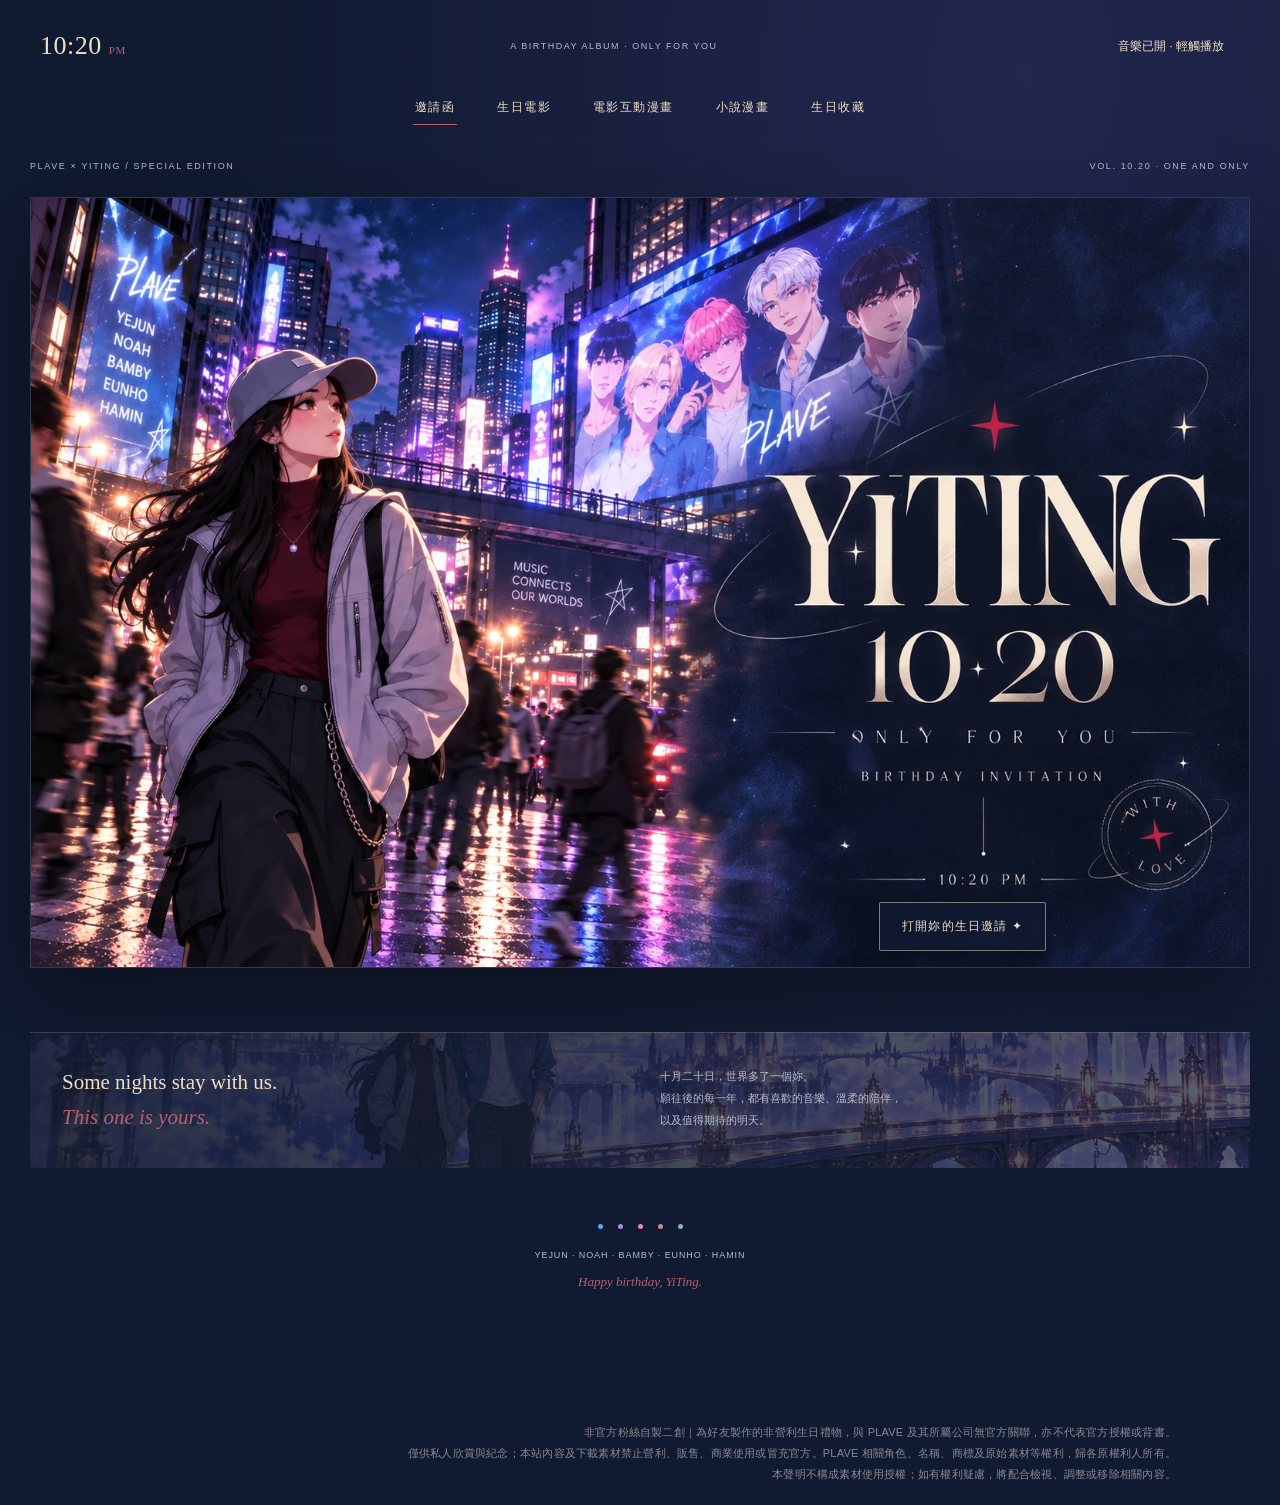
==== commit b02dbc8e: "Clarify four-step album journey and rename film interactive comic" ====
--- a/index.html
+++ b/index.html
@@ -1 +1 @@
-<!doctype html><html lang="zh-Hant"><head><meta charset="utf-8"><meta name="viewport" content="width=device-width,initial-scale=1,viewport-fit=cover"><meta name="theme-color" content="#101a30"><title>YITING · 10.20｜Only for you</title><meta name="description" content="一份只為 YiTing 準備的 PLAVE 生日限定專輯。電影、原畫故事冊與星光生日禮物。"><link rel="stylesheet" href="theme.css?v=album-v1"><link rel="stylesheet" href="album.css?v=album-v1"><link rel="stylesheet" href="fan-notice.css?v=1"><link rel="stylesheet" href="invitation.css?v=1"></head><body class="home-page album-edition"><header class="home-header"><a class="wordmark" href="./">10:20 <small>PM</small></a><span class="dedication">A BIRTHDAY ALBUM · ONLY FOR YOU</span><button id="homeMusic" aria-pressed="true">音樂 開</button></header><nav class="site-nav" aria-label="主要導覽"><a href="./" aria-current="page">邀請函</a><a href="movie.html">電影</a><a href="game.html">漫畫</a><a href="gift.html">生日禮物</a></nav><main class="album-home"><div class="edition-topline"><span>PLAVE × YITING / SPECIAL EDITION</span><span>VOL. 10.20 · ONE AND ONLY</span></div><section class="album-jacket" aria-label="生日限定專輯封面"><img class="invitation-cover" src="assets/invitation-cover.webp" alt="YiTing 與 PLAVE 的星光生日邀請卡"><div class="album-spine" aria-hidden="true"></div><div class="jacket-art"><img src="assets/002.webp" alt="YiTing 站在霓虹城市中，抬頭望向 PLAVE 的星光巨幕"><span class="album-serial">YT-1020 / FROM ASTERUM, WITH LOVE</span></div><div class="jacket-copy"><p class="eyebrow">THE BIRTHDAY ALBUM</p><h1>YITING</h1><div class="album-date">10.20 <span>ONLY FOR YOU</span></div><h2 class="jacket-title">穿越星光，<br>只為遇見妳。</h2><p class="jacket-note">把喜歡的聲音、相遇的故事，<br>和那些被記得的瞬間，放進這張專輯。<br>今晚，每一頁都只為妳而寫。</p><button id="unbox" class="unbox-button" aria-expanded="false" aria-controls="albumContents">打開妳的生日邀請 ✦</button><a id="continueJourney" class="continue-link" href="game.html" hidden>繼續上次旅程 →</a><div class="seal-mark" aria-hidden="true"><span>with love</span></div></div></section><section id="albumContents" class="album-contents" aria-label="專輯內容"><div class="contents-heading"><h2>Inside your album.</h2><small>四份心意 · 同一個只屬於妳的夜晚</small></div><div class="album-items"><a class="album-item" href="movie.html"><div class="album-item-art"><img src="assets/album-film.webp" alt="PLAVE 五人在星光舞台上送來生日祝福" loading="lazy"><span>TRACK 01</span></div><small>THE FILM / 01:02</small><h3>讓星光開始播放</h3><p>一支只為妳準備的生日電影。<br>放輕鬆，讓祝福一路播放。</p><b>觀看生日電影 ↗</b></a><a class="album-item" href="game.html"><div class="album-item-art"><img src="assets/album-story.webp" alt="銀虎伸出手，邀請 YiTing 一起穿越星光" loading="lazy"><span>BOOK 02</span></div><small>THE PHOTO STORY / 07 CHAPTERS</small><h3>翻開相遇的故事</h3><p>以原畫串起七回漫畫，<br>從城市的訊息，走到生日演唱。</p><b>翻開互動漫畫 ↗</b></a><a class="album-item" href="novel-comic.html"><div class="album-item-art"><img src="assets/novel-asterum-panorama.webp" alt="ASTERUM 星光世界的故事插畫" loading="lazy"><span>BOOK 03</span></div><small>THE NOVEL COMIC / 10 CHAPTERS</small><h3>走進星光的另一頁</h3><p>遠景、相遇與心動的特寫，<br>一格一格讀完十章生日小說。</p><b>閱讀小說漫畫 ↗</b></a><a class="album-item" href="gift.html"><div class="album-item-art"><img src="assets/album-gift.webp" alt="銀虎溫柔地陪在 YiTing 身邊，祝她生日快樂" loading="lazy"><span>GIFT 04</span></div><small>THE COLLECTION / WITH LOVE</small><h3>收藏今晚的溫柔</h3><p>生日照片、祝福小卡與小說，<br>還有只屬於妳的秘密願望。</p><b>拆開生日禮物 ↗</b></a></div></section><section class="album-colophon"><p>Some nights stay with us.<br><span class="signature">This one is yours.</span></p><small>十月二十日，世界多了一個妳。<br>願往後的每一年，都有喜歡的音樂、溫柔的陪伴，<br>以及值得期待的明天。</small></section><footer class="home-footer"><div class="member-colors" aria-hidden="true"><i></i><i></i><i></i><i></i><i></i></div><small>YEJUN · NOAH · BAMBY · EUNHO · HAMIN</small><p class="signature">Happy birthday, YiTing.</p></footer></main><audio id="homeSong" src="assets/ten-twenty-star.m4a" autoplay loop preload="auto"></audio><script src="landing.js?v=album-v1"></script><footer class="fan-work-notice" aria-label="非官方粉絲二創與使用聲明"><p>非官方粉絲自製二創｜為好友製作的非營利生日禮物，與 PLAVE 及其所屬公司無官方關聯，亦不代表官方授權或背書。</p><p>僅供私人欣賞與紀念；本站內容及下載素材禁止營利、販售、商業使用或冒充官方。PLAVE 相關角色、名稱、商標及原始素材等權利，歸各原權利人所有。</p><p>本聲明不構成素材使用授權；如有權利疑慮，將配合檢視、調整或移除相關內容。</p></footer><script src="invitation.js?v=1"></script></body></html>+<!doctype html><html lang="zh-Hant"><head><meta charset="utf-8"><meta name="viewport" content="width=device-width,initial-scale=1,viewport-fit=cover"><meta name="theme-color" content="#101a30"><title>YITING · 10.20｜Only for you</title><meta name="description" content="一份只為 YiTing 準備的 PLAVE 生日限定專輯。電影、原畫故事冊與星光生日禮物。"><link rel="stylesheet" href="theme.css?v=album-v1"><link rel="stylesheet" href="album.css?v=album-v1"><link rel="stylesheet" href="fan-notice.css?v=1"><link rel="stylesheet" href="invitation.css?v=1"><link rel="stylesheet" href="foil-type.css?v=2"></head><body class="home-page album-edition"><header class="home-header"><a class="wordmark" href="./">10:20 <small>PM</small></a><span class="dedication">A BIRTHDAY ALBUM · ONLY FOR YOU</span><button id="homeMusic" aria-pressed="true">音樂 開</button></header><nav class="site-nav" aria-label="主要導覽"><a href="./" aria-current="page">邀請函</a><a href="movie.html">生日電影</a><a href="game.html">電影互動漫畫</a><a href="gift.html">生日收藏</a></nav><main class="album-home"><div class="edition-topline"><span>PLAVE × YITING / SPECIAL EDITION</span><span>VOL. 10.20 · ONE AND ONLY</span></div><section class="album-jacket" aria-label="生日限定專輯封面"><img class="invitation-cover" src="assets/invitation-cover.webp" alt="YiTing 與 PLAVE 的星光生日邀請卡"><div class="album-spine" aria-hidden="true"></div><div class="jacket-art"><img src="assets/002.webp" alt="YiTing 站在霓虹城市中，抬頭望向 PLAVE 的星光巨幕"><span class="album-serial">YT-1020 / FROM ASTERUM, WITH LOVE</span></div><div class="jacket-copy"><p class="eyebrow">THE BIRTHDAY ALBUM</p><h1>YITING</h1><div class="album-date">10.20 <span>ONLY FOR YOU</span></div><h2 class="jacket-title">穿越星光，<br>只為遇見妳。</h2><p class="jacket-note">把喜歡的聲音、相遇的故事，<br>和那些被記得的瞬間，放進這張專輯。<br>今晚，每一頁都只為妳而寫。</p><button id="unbox" class="unbox-button" aria-expanded="false" aria-controls="albumContents">打開妳的生日邀請 ✦</button><a id="continueJourney" class="continue-link" href="game.html" hidden>繼續上次旅程 →</a><div class="seal-mark" aria-hidden="true"><span>with love</span></div></div></section><section id="albumContents" class="album-contents" aria-label="專輯內容"><div class="contents-heading"><h2>Inside your album.</h2><small>01 電影 · 02 電影漫畫 · 03 小說漫畫 · 04 收藏</small></div><div class="album-items"><a class="album-item" href="movie.html"><div class="album-item-art"><img src="assets/album-film.webp" alt="PLAVE 五人在星光舞台上送來生日祝福" loading="lazy"><span>TRACK 01</span></div><small>THE FILM / 01:02</small><h3>生日電影</h3><p>一支只為妳準備的生日電影。<br>放輕鬆，讓祝福一路播放。</p><b>觀看生日電影 ↗</b></a><a class="album-item" href="game.html"><div class="album-item-art"><img src="assets/album-story.webp" alt="銀虎伸出手，邀請 YiTing 一起穿越星光" loading="lazy"><span>BOOK 02</span></div><small>THE FILM COMIC / 07 CHAPTERS</small><h3>電影互動漫畫</h3><p>跟著電影分鏡，翻閱七回漫畫，<br>從城市的訊息，走到生日演唱。</p><b>翻開電影互動漫畫 ↗</b></a><a class="album-item" href="novel-comic.html"><div class="album-item-art"><img src="assets/novel-asterum-panorama.webp" alt="ASTERUM 星光世界的故事插畫" loading="lazy"><span>BOOK 03</span></div><small>THE NOVEL COMIC / 10 CHAPTERS</small><h3>小說漫畫</h3><p>遠景、相遇與心動的特寫，<br>一格一格讀完十章生日小說。</p><b>閱讀小說漫畫 ↗</b></a><a class="album-item" href="gift.html"><div class="album-item-art"><img src="assets/album-gift.webp" alt="銀虎溫柔地陪在 YiTing 身邊，祝她生日快樂" loading="lazy"><span>GIFT 04</span></div><small>THE COLLECTION / WITH LOVE</small><h3>生日收藏</h3><p>生日照片、祝福小卡與小說，<br>還有只屬於妳的秘密願望。</p><b>打開生日收藏 ↗</b></a></div></section><section class="album-colophon"><p>Some nights stay with us.<br><span class="signature">This one is yours.</span></p><small>十月二十日，世界多了一個妳。<br>願往後的每一年，都有喜歡的音樂、溫柔的陪伴，<br>以及值得期待的明天。</small></section><footer class="home-footer"><div class="member-colors" aria-hidden="true"><i></i><i></i><i></i><i></i><i></i></div><small>YEJUN · NOAH · BAMBY · EUNHO · HAMIN</small><p class="signature">Happy birthday, YiTing.</p></footer></main><audio id="homeSong" src="assets/ten-twenty-star.m4a" autoplay loop preload="auto"></audio><script src="landing.js?v=album-v1"></script><footer class="fan-work-notice" aria-label="非官方粉絲二創與使用聲明"><p>非官方粉絲自製二創｜為好友製作的非營利生日禮物，與 PLAVE 及其所屬公司無官方關聯，亦不代表官方授權或背書。</p><p>僅供私人欣賞與紀念；本站內容及下載素材禁止營利、販售、商業使用或冒充官方。PLAVE 相關角色、名稱、商標及原始素材等權利，歸各原權利人所有。</p><p>本聲明不構成素材使用授權；如有權利疑慮，將配合檢視、調整或移除相關內容。</p></footer><script src="invitation.js?v=4"></script></body></html>
--- a/foil-type.css
+++ b/foil-type.css
@@ -0,0 +1,23 @@
+@font-face{font-family:'Invitation Bodoni';src:url('assets/fonts/BodoniModa.ttf') format('truetype');font-weight:400;font-style:normal;font-display:swap}
+@font-face{font-family:'Invitation Song';src:url('assets/fonts/invitation-chinese.ttf') format('truetype');font-weight:400;font-style:normal;font-display:swap}
+.foil-text{font-family:'Invitation Bodoni','Invitation Song','Songti TC','PMingLiU',serif;font-weight:400;font-synthesis:none;letter-spacing:.055em;line-height:1.65;color:#725330;background-image:linear-gradient(112deg,#56422c 0%,#84643f 23%,#54412e 45%,#94713e 52%,#5f4931 70%,#80613d 100%);-webkit-background-clip:text;background-clip:text;-webkit-text-fill-color:transparent;box-decoration-break:clone;-webkit-box-decoration-break:clone}
+.home-page .foil-text,.intro h1 .foil-text,.issue h1 .foil-text,.collection-intro .foil-text,.novel-comic-entry h2 .foil-text,body:has(#panels) main>h1 .foil-text{color:#efdfc7;background-image:linear-gradient(112deg,#c5ad8b 0%,#f7eddc 20%,#dfc9a9 43%,#fff7e9 52%,#dcc19b 70%,#f6e8d3 100%);filter:drop-shadow(0 1px 1px #0005)}
+.album-edition .jacket-copy h1{font-weight:400!important;font-family:'Invitation Bodoni',serif!important;letter-spacing:-.045em!important}
+.jacket-copy h1 .foil-text{letter-spacing:-.045em;line-height:1.05}
+.album-date .foil-text{letter-spacing:-.04em;line-height:1.15}
+.album-date>.foil-text{font-size:inherit!important}
+.album-date .foil-text>span{font-family:Arial,sans-serif;letter-spacing:.3em}
+.album-edition .issue h1,.album-edition .intro h1,#chapterTitle{font-weight:400!important;letter-spacing:.05em;line-height:1.65}
+.foil-text small{font-family:'Microsoft JhengHei',sans-serif;letter-spacing:normal}
+@media(max-width:760px){.home-page .jacket-copy h1{font-size:72px!important}.jacket-title .foil-text{font-size:21px}.issue h1 .foil-text{font-size:28px}.album-date .foil-text>span{font-size:9px}}
+@media(forced-colors:active){.foil-text{-webkit-text-fill-color:CanvasText;background:none;filter:none}}
+
+/* Section headings and supporting notes keep independent text hierarchy. */
+body.album-edition.gift-page .collection-title{display:flex;flex-direction:column;align-items:flex-start;justify-content:flex-start;gap:10px;margin:0 0 20px;padding:0 0 18px;border-bottom:1px solid #252c3d25}
+body.album-edition.gift-page .collection-title>span{display:block;font-size:clamp(23px,2.5vw,29px);line-height:1.6;font-weight:400;letter-spacing:.03em;max-width:100%;overflow-wrap:break-word}
+body.album-edition.gift-page .collection-title>small{display:block;font-family:'Microsoft JhengHei','PingFang TC',sans-serif;font-size:13px;font-weight:400;line-height:1.8;letter-spacing:.025em;color:#686b79;-webkit-text-fill-color:#686b79;background:none}
+.collection-title .foil-text{font-size:inherit;line-height:inherit;letter-spacing:inherit}
+.album-item h3{line-height:1.65}.album-item p{line-height:1.9}
+.book-tools{flex-wrap:wrap;gap:12px}.book-tools button{flex-shrink:0}
+.novel-comic-entry h2{line-height:1.7;margin:16px 0 12px}.novel-comic-entry p{margin:0 0 18px}
+@media(max-width:760px){body.album-edition.gift-page .collection-title{gap:8px;margin-bottom:18px}body.album-edition.gift-page .collection-title>span{font-size:23px}body.album-edition.gift-page .collection-title>small{font-size:13px}.collection-intro h1{line-height:1.4}.collection-intro p{margin-top:14px}.blessing-copy h2{line-height:1.7}.novel-comic-entry h2{font-size:23px}.book-tools{padding:16px}}
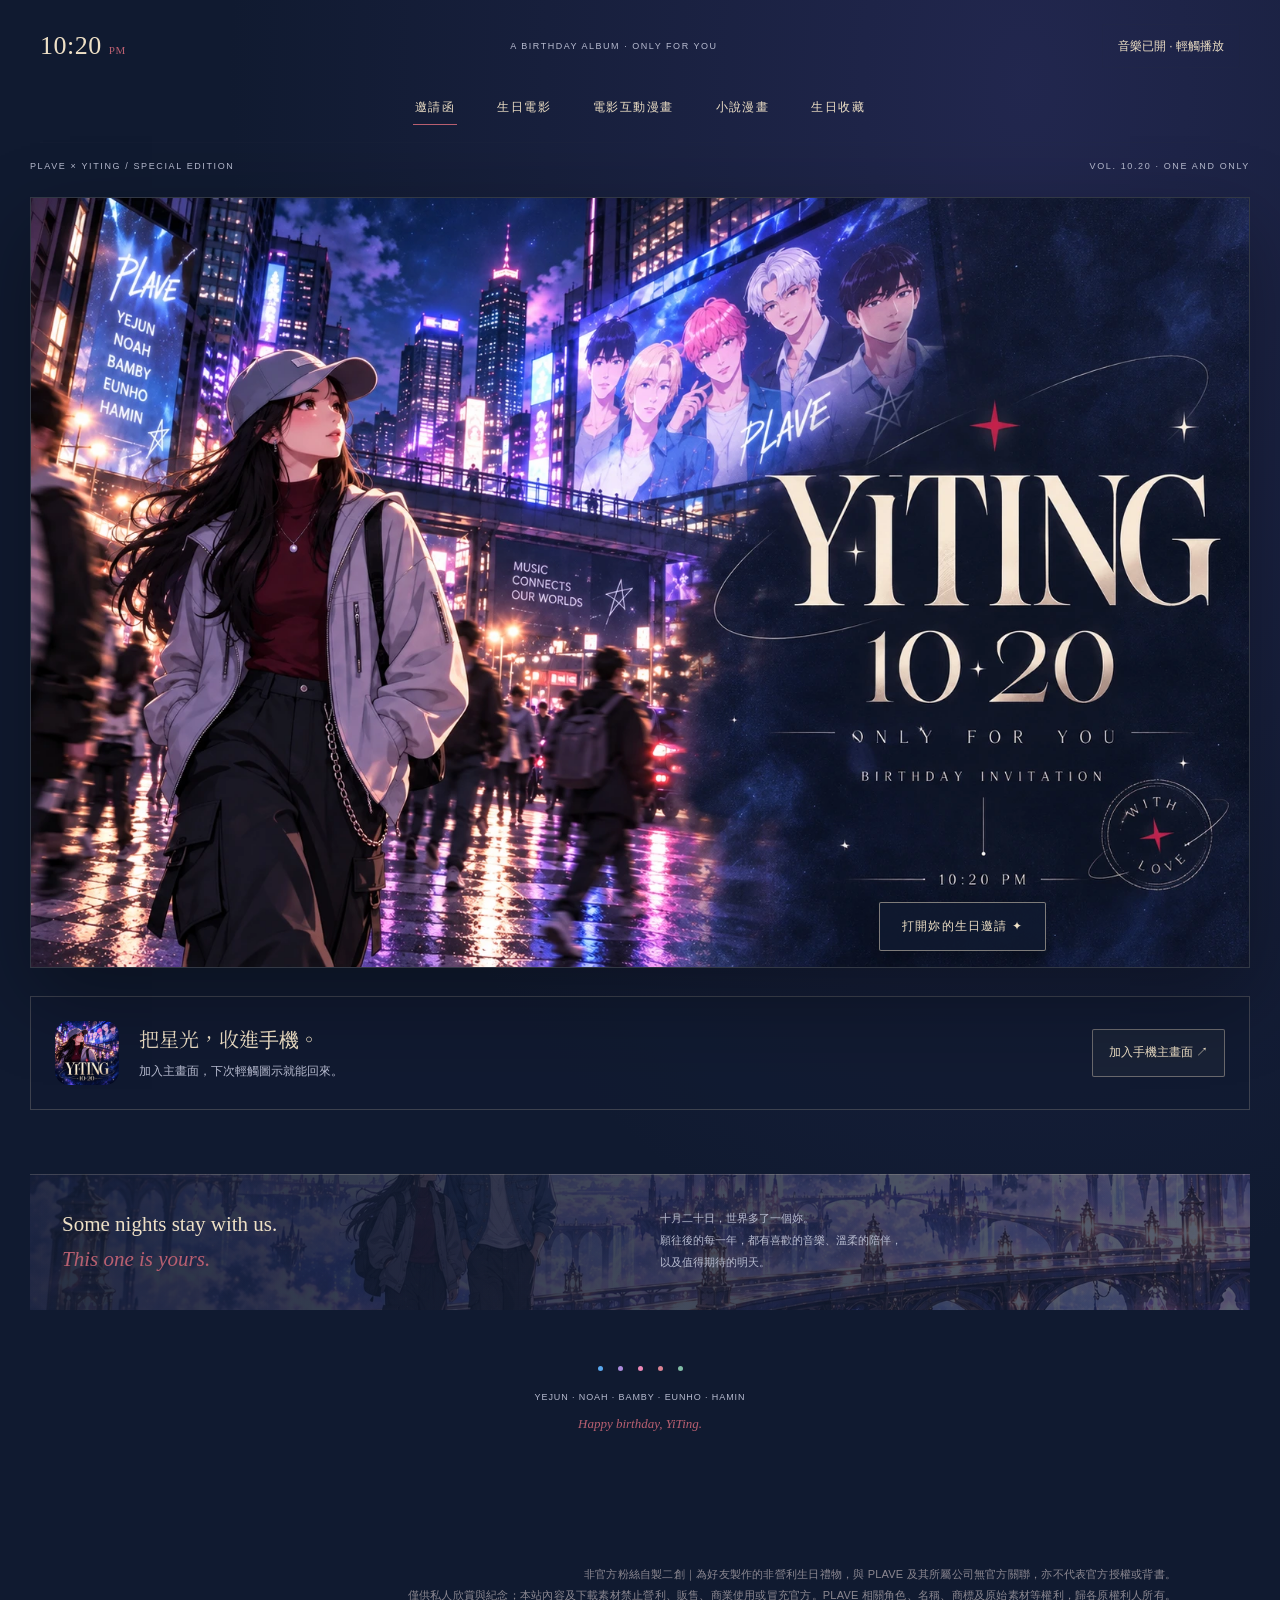
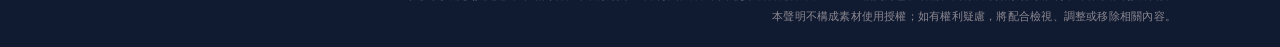
==== commit 19058ee2: "Add installable birthday web app with invitation icons and handoff guide" ====
--- a/index.html
+++ b/index.html
@@ -1 +1 @@
-<!doctype html><html lang="zh-Hant"><head><meta charset="utf-8"><meta name="viewport" content="width=device-width,initial-scale=1,viewport-fit=cover"><meta name="theme-color" content="#101a30"><title>YITING · 10.20｜Only for you</title><meta name="description" content="一份只為 YiTing 準備的 PLAVE 生日限定專輯。電影、原畫故事冊與星光生日禮物。"><link rel="stylesheet" href="theme.css?v=album-v1"><link rel="stylesheet" href="album.css?v=album-v1"><link rel="stylesheet" href="fan-notice.css?v=1"><link rel="stylesheet" href="invitation.css?v=1"><link rel="stylesheet" href="foil-type.css?v=2"></head><body class="home-page album-edition"><header class="home-header"><a class="wordmark" href="./">10:20 <small>PM</small></a><span class="dedication">A BIRTHDAY ALBUM · ONLY FOR YOU</span><button id="homeMusic" aria-pressed="true">音樂 開</button></header><nav class="site-nav" aria-label="主要導覽"><a href="./" aria-current="page">邀請函</a><a href="movie.html">生日電影</a><a href="game.html">電影互動漫畫</a><a href="gift.html">生日收藏</a></nav><main class="album-home"><div class="edition-topline"><span>PLAVE × YITING / SPECIAL EDITION</span><span>VOL. 10.20 · ONE AND ONLY</span></div><section class="album-jacket" aria-label="生日限定專輯封面"><img class="invitation-cover" src="assets/invitation-cover.webp" alt="YiTing 與 PLAVE 的星光生日邀請卡"><div class="album-spine" aria-hidden="true"></div><div class="jacket-art"><img src="assets/002.webp" alt="YiTing 站在霓虹城市中，抬頭望向 PLAVE 的星光巨幕"><span class="album-serial">YT-1020 / FROM ASTERUM, WITH LOVE</span></div><div class="jacket-copy"><p class="eyebrow">THE BIRTHDAY ALBUM</p><h1>YITING</h1><div class="album-date">10.20 <span>ONLY FOR YOU</span></div><h2 class="jacket-title">穿越星光，<br>只為遇見妳。</h2><p class="jacket-note">把喜歡的聲音、相遇的故事，<br>和那些被記得的瞬間，放進這張專輯。<br>今晚，每一頁都只為妳而寫。</p><button id="unbox" class="unbox-button" aria-expanded="false" aria-controls="albumContents">打開妳的生日邀請 ✦</button><a id="continueJourney" class="continue-link" href="game.html" hidden>繼續上次旅程 →</a><div class="seal-mark" aria-hidden="true"><span>with love</span></div></div></section><section id="albumContents" class="album-contents" aria-label="專輯內容"><div class="contents-heading"><h2>Inside your album.</h2><small>01 電影 · 02 電影漫畫 · 03 小說漫畫 · 04 收藏</small></div><div class="album-items"><a class="album-item" href="movie.html"><div class="album-item-art"><img src="assets/album-film.webp" alt="PLAVE 五人在星光舞台上送來生日祝福" loading="lazy"><span>TRACK 01</span></div><small>THE FILM / 01:02</small><h3>生日電影</h3><p>一支只為妳準備的生日電影。<br>放輕鬆，讓祝福一路播放。</p><b>觀看生日電影 ↗</b></a><a class="album-item" href="game.html"><div class="album-item-art"><img src="assets/album-story.webp" alt="銀虎伸出手，邀請 YiTing 一起穿越星光" loading="lazy"><span>BOOK 02</span></div><small>THE FILM COMIC / 07 CHAPTERS</small><h3>電影互動漫畫</h3><p>跟著電影分鏡，翻閱七回漫畫，<br>從城市的訊息，走到生日演唱。</p><b>翻開電影互動漫畫 ↗</b></a><a class="album-item" href="novel-comic.html"><div class="album-item-art"><img src="assets/novel-asterum-panorama.webp" alt="ASTERUM 星光世界的故事插畫" loading="lazy"><span>BOOK 03</span></div><small>THE NOVEL COMIC / 10 CHAPTERS</small><h3>小說漫畫</h3><p>遠景、相遇與心動的特寫，<br>一格一格讀完十章生日小說。</p><b>閱讀小說漫畫 ↗</b></a><a class="album-item" href="gift.html"><div class="album-item-art"><img src="assets/album-gift.webp" alt="銀虎溫柔地陪在 YiTing 身邊，祝她生日快樂" loading="lazy"><span>GIFT 04</span></div><small>THE COLLECTION / WITH LOVE</small><h3>生日收藏</h3><p>生日照片、祝福小卡與小說，<br>還有只屬於妳的秘密願望。</p><b>打開生日收藏 ↗</b></a></div></section><section class="album-colophon"><p>Some nights stay with us.<br><span class="signature">This one is yours.</span></p><small>十月二十日，世界多了一個妳。<br>願往後的每一年，都有喜歡的音樂、溫柔的陪伴，<br>以及值得期待的明天。</small></section><footer class="home-footer"><div class="member-colors" aria-hidden="true"><i></i><i></i><i></i><i></i><i></i></div><small>YEJUN · NOAH · BAMBY · EUNHO · HAMIN</small><p class="signature">Happy birthday, YiTing.</p></footer></main><audio id="homeSong" src="assets/ten-twenty-star.m4a" autoplay loop preload="auto"></audio><script src="landing.js?v=album-v1"></script><footer class="fan-work-notice" aria-label="非官方粉絲二創與使用聲明"><p>非官方粉絲自製二創｜為好友製作的非營利生日禮物，與 PLAVE 及其所屬公司無官方關聯，亦不代表官方授權或背書。</p><p>僅供私人欣賞與紀念；本站內容及下載素材禁止營利、販售、商業使用或冒充官方。PLAVE 相關角色、名稱、商標及原始素材等權利，歸各原權利人所有。</p><p>本聲明不構成素材使用授權；如有權利疑慮，將配合檢視、調整或移除相關內容。</p></footer><script src="invitation.js?v=4"></script></body></html>+<!doctype html><html lang="zh-Hant"><head><meta charset="utf-8"><meta name="viewport" content="width=device-width,initial-scale=1,viewport-fit=cover"><meta name="theme-color" content="#101a30"><title>YITING · 10.20｜Only for you</title><meta name="description" content="一份只為 YiTing 準備的 PLAVE 生日限定專輯。電影、原畫故事冊與星光生日禮物。"><link rel="stylesheet" href="theme.css?v=album-v1"><link rel="stylesheet" href="album.css?v=album-v1"><link rel="stylesheet" href="fan-notice.css?v=1"><link rel="stylesheet" href="invitation.css?v=1"><link rel="stylesheet" href="foil-type.css?v=2"><link rel="manifest" href="app.webmanifest"><link rel="apple-touch-icon" sizes="180x180" href="assets/app-icon-180.png"><link rel="icon" type="image/png" sizes="192x192" href="assets/app-icon-192.png"><meta name="apple-mobile-web-app-capable" content="yes"><meta name="apple-mobile-web-app-title" content="YITING 10.20"><meta name="apple-mobile-web-app-status-bar-style" content="black-translucent"><link rel="stylesheet" href="pwa.css?v=1"></head><body class="home-page album-edition"><header class="home-header"><a class="wordmark" href="./">10:20 <small>PM</small></a><span class="dedication">A BIRTHDAY ALBUM · ONLY FOR YOU</span><button id="homeMusic" aria-pressed="true">音樂 開</button></header><nav class="site-nav" aria-label="主要導覽"><a href="./" aria-current="page">邀請函</a><a href="movie.html">生日電影</a><a href="game.html">電影互動漫畫</a><a href="gift.html">生日收藏</a></nav><main class="album-home"><div class="edition-topline"><span>PLAVE × YITING / SPECIAL EDITION</span><span>VOL. 10.20 · ONE AND ONLY</span></div><section class="album-jacket" aria-label="生日限定專輯封面"><img class="invitation-cover" src="assets/invitation-cover.webp" alt="YiTing 與 PLAVE 的星光生日邀請卡"><div class="album-spine" aria-hidden="true"></div><div class="jacket-art"><img src="assets/002.webp" alt="YiTing 站在霓虹城市中，抬頭望向 PLAVE 的星光巨幕"><span class="album-serial">YT-1020 / FROM ASTERUM, WITH LOVE</span></div><div class="jacket-copy"><p class="eyebrow">THE BIRTHDAY ALBUM</p><h1>YITING</h1><div class="album-date">10.20 <span>ONLY FOR YOU</span></div><h2 class="jacket-title">穿越星光，<br>只為遇見妳。</h2><p class="jacket-note">把喜歡的聲音、相遇的故事，<br>和那些被記得的瞬間，放進這張專輯。<br>今晚，每一頁都只為妳而寫。</p><button id="unbox" class="unbox-button" aria-expanded="false" aria-controls="albumContents">打開妳的生日邀請 ✦</button><a id="continueJourney" class="continue-link" href="game.html" hidden>繼續上次旅程 →</a><div class="seal-mark" aria-hidden="true"><span>with love</span></div></div></section><section id="albumContents" class="album-contents" aria-label="專輯內容"><div class="contents-heading"><h2>Inside your album.</h2><small>01 電影 · 02 電影漫畫 · 03 小說漫畫 · 04 收藏</small></div><div class="album-items"><a class="album-item" href="movie.html"><div class="album-item-art"><img src="assets/album-film.webp" alt="PLAVE 五人在星光舞台上送來生日祝福" loading="lazy"><span>TRACK 01</span></div><small>THE FILM / 01:02</small><h3>生日電影</h3><p>一支只為妳準備的生日電影。<br>放輕鬆，讓祝福一路播放。</p><b>觀看生日電影 ↗</b></a><a class="album-item" href="game.html"><div class="album-item-art"><img src="assets/album-story.webp" alt="銀虎伸出手，邀請 YiTing 一起穿越星光" loading="lazy"><span>BOOK 02</span></div><small>THE FILM COMIC / 07 CHAPTERS</small><h3>電影互動漫畫</h3><p>跟著電影分鏡，翻閱七回漫畫，<br>從城市的訊息，走到生日演唱。</p><b>翻開電影互動漫畫 ↗</b></a><a class="album-item" href="novel-comic.html"><div class="album-item-art"><img src="assets/novel-asterum-panorama.webp" alt="ASTERUM 星光世界的故事插畫" loading="lazy"><span>BOOK 03</span></div><small>THE NOVEL COMIC / 10 CHAPTERS</small><h3>小說漫畫</h3><p>遠景、相遇與心動的特寫，<br>一格一格讀完十章生日小說。</p><b>閱讀小說漫畫 ↗</b></a><a class="album-item" href="gift.html"><div class="album-item-art"><img src="assets/album-gift.webp" alt="銀虎溫柔地陪在 YiTing 身邊，祝她生日快樂" loading="lazy"><span>GIFT 04</span></div><small>THE COLLECTION / WITH LOVE</small><h3>生日收藏</h3><p>生日照片、祝福小卡與小說，<br>還有只屬於妳的秘密願望。</p><b>打開生日收藏 ↗</b></a></div></section><section class="album-colophon"><p>Some nights stay with us.<br><span class="signature">This one is yours.</span></p><small>十月二十日，世界多了一個妳。<br>願往後的每一年，都有喜歡的音樂、溫柔的陪伴，<br>以及值得期待的明天。</small></section><footer class="home-footer"><div class="member-colors" aria-hidden="true"><i></i><i></i><i></i><i></i><i></i></div><small>YEJUN · NOAH · BAMBY · EUNHO · HAMIN</small><p class="signature">Happy birthday, YiTing.</p></footer></main><audio id="homeSong" src="assets/ten-twenty-star.m4a" autoplay loop preload="auto"></audio><script src="landing.js?v=album-v1"></script><footer class="fan-work-notice" aria-label="非官方粉絲二創與使用聲明"><p>非官方粉絲自製二創｜為好友製作的非營利生日禮物，與 PLAVE 及其所屬公司無官方關聯，亦不代表官方授權或背書。</p><p>僅供私人欣賞與紀念；本站內容及下載素材禁止營利、販售、商業使用或冒充官方。PLAVE 相關角色、名稱、商標及原始素材等權利，歸各原權利人所有。</p><p>本聲明不構成素材使用授權；如有權利疑慮，將配合檢視、調整或移除相關內容。</p></footer><script src="invitation.js?v=4"></script><script src="pwa.js?v=1"></script></body></html>
--- a/pwa.css
+++ b/pwa.css
@@ -0,0 +1,10 @@
+.app-install{display:grid;grid-template-columns:64px 1fr auto;align-items:center;gap:20px;margin:28px 0;padding:24px;border:1px solid #eee0c633;background:#101a30c0;color:#eee0c6}
+.app-install img{display:block;width:64px;height:64px;border-radius:14px}
+.app-install h2{font-family:'Invitation Song','Songti TC',serif;font-size:20px;line-height:1.6;font-weight:400;margin:0 0 6px}
+.app-install p{font-size:12px;line-height:1.8;color:#b7bbcf;margin:0}
+.home-page.album-edition .app-install button{color:#eee0c6;border:1px solid #eee0c660;min-height:48px;background:#192236;padding:12px 16px;font-size:12px}
+.install-guide{width:min(540px,calc(100vw - 36px));max-height:85dvh;overflow:auto;background:#f5f1e9;color:#22283b;border:1px solid #d3c2ac;border-radius:8px;padding:28px;box-sizing:border-box}
+.install-guide::backdrop{background:#080f22cc}.install-guide h2{font-size:22px;line-height:1.6;margin:0 0 20px}.install-guide p{font-size:14px;line-height:1.9;margin:16px 0 8px}.install-guide ol{padding-left:24px;font-size:14px;line-height:2}.install-guide .install-note{font-size:12px;color:#696a77;border-top:1px solid #22283b25;padding-top:16px}.install-guide button{min-height:44px;padding:10px 22px;color:#fff0dd;background:#192236;border:1px solid #192236;border-radius:3px;font:inherit}
+.offline-status{position:relative;z-index:25;background:#f5e5c6;color:#30273a;font-size:13px;line-height:1.7;padding:12px 18px;margin:0;text-align:center}.offline-status[hidden],.app-install[hidden]{display:none!important}
+@media(max-width:760px){.app-install{grid-template-columns:56px 1fr;gap:14px;padding:18px}.app-install img{width:56px;height:56px}.app-install h2{font-size:18px}.app-install button{grid-column:1/-1;width:100%}.install-guide{padding:22px}.install-guide h2{font-size:20px}}
+@media(display-mode:standalone){body{padding-top:env(safe-area-inset-top)}.app-install{display:none}}
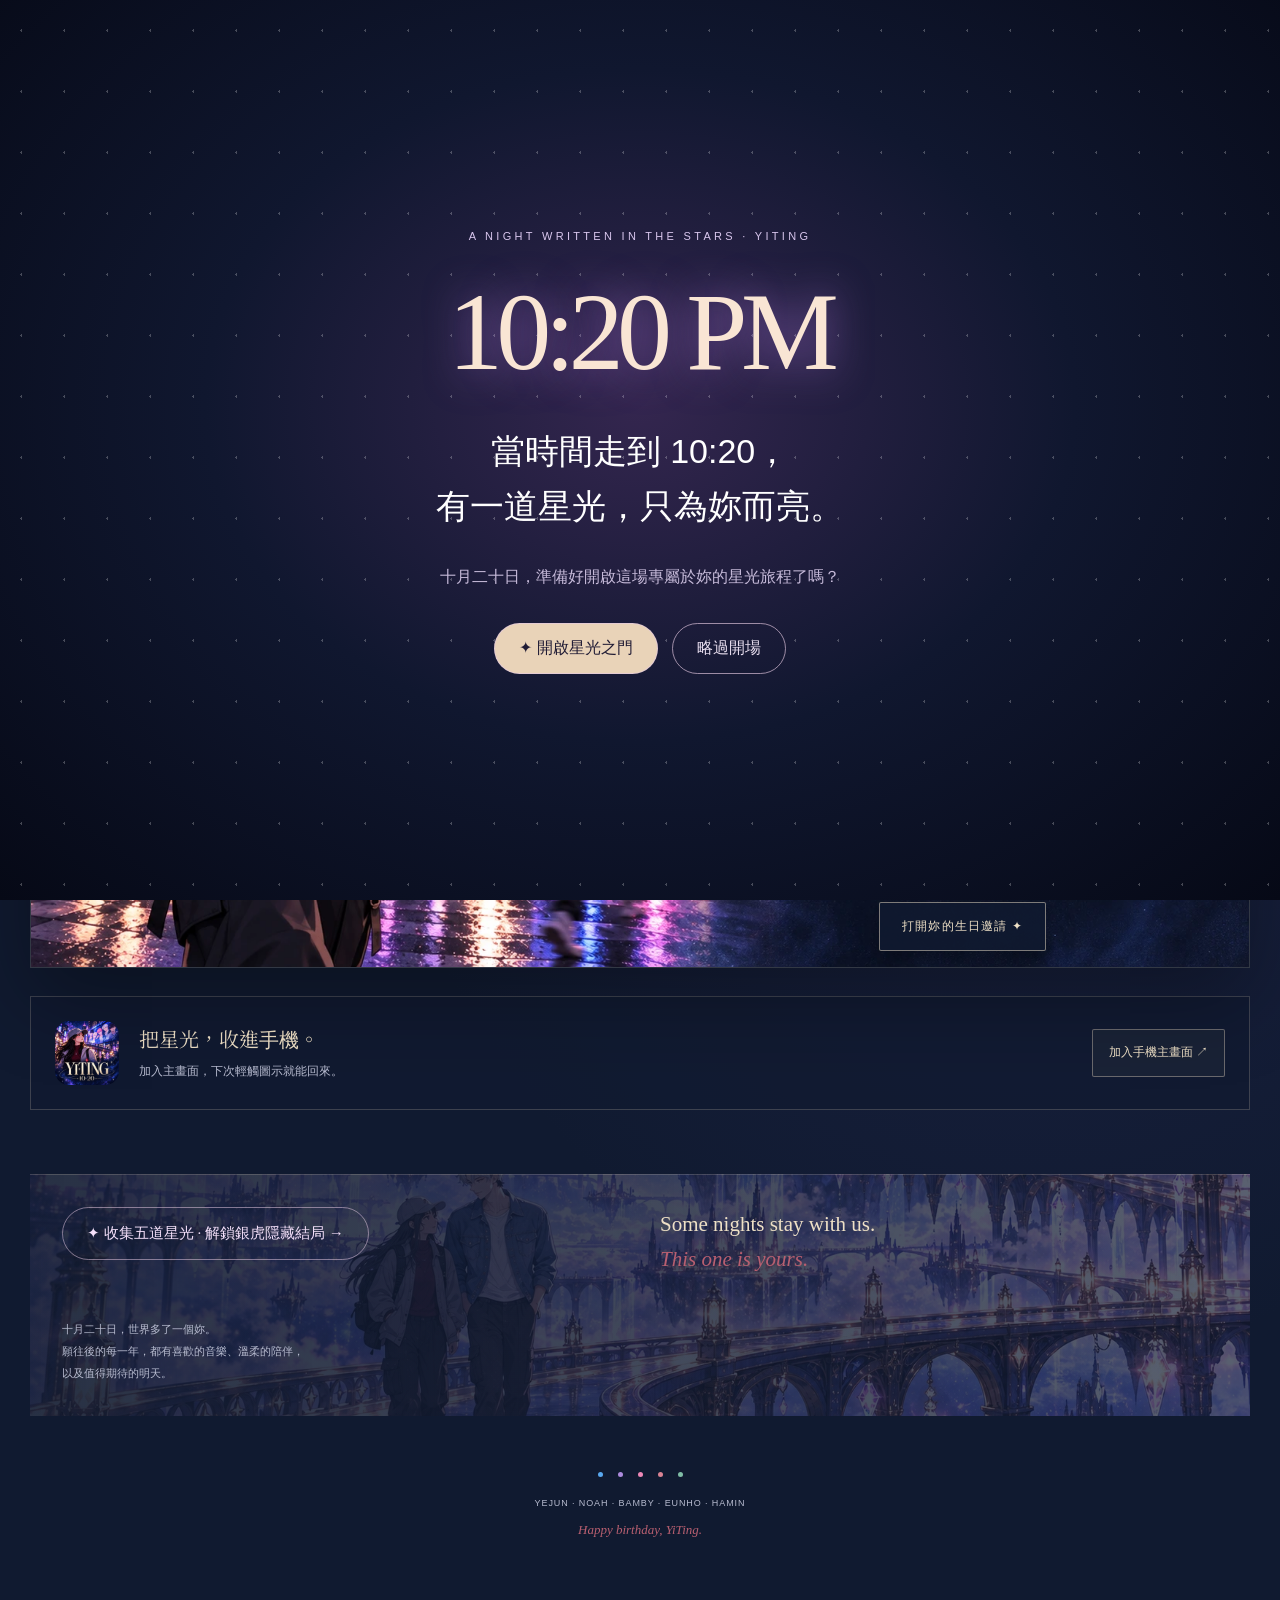
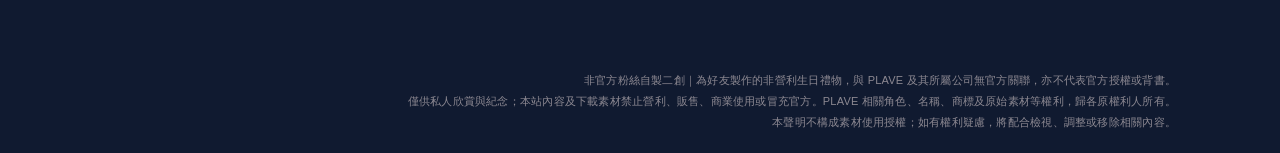
==== commit 59b969e2: "Integrate cinematic 10:20 intro and five-star secret ending into homepage" ====
--- a/index.html
+++ b/index.html
@@ -1 +1 @@
-<!doctype html><html lang="zh-Hant"><head><meta charset="utf-8"><meta name="viewport" content="width=device-width,initial-scale=1,viewport-fit=cover"><meta name="theme-color" content="#101a30"><title>YITING · 10.20｜Only for you</title><meta name="description" content="一份只為 YiTing 準備的 PLAVE 生日限定專輯。電影、原畫故事冊與星光生日禮物。"><link rel="stylesheet" href="theme.css?v=album-v1"><link rel="stylesheet" href="album.css?v=album-v1"><link rel="stylesheet" href="fan-notice.css?v=1"><link rel="stylesheet" href="invitation.css?v=1"><link rel="stylesheet" href="foil-type.css?v=2"><link rel="manifest" href="app.webmanifest"><link rel="apple-touch-icon" sizes="180x180" href="assets/app-icon-180.png"><link rel="icon" type="image/png" sizes="192x192" href="assets/app-icon-192.png"><meta name="apple-mobile-web-app-capable" content="yes"><meta name="apple-mobile-web-app-title" content="YITING 10.20"><meta name="apple-mobile-web-app-status-bar-style" content="black-translucent"><link rel="stylesheet" href="pwa.css?v=1"></head><body class="home-page album-edition"><header class="home-header"><a class="wordmark" href="./">10:20 <small>PM</small></a><span class="dedication">A BIRTHDAY ALBUM · ONLY FOR YOU</span><button id="homeMusic" aria-pressed="true">音樂 開</button></header><nav class="site-nav" aria-label="主要導覽"><a href="./" aria-current="page">邀請函</a><a href="movie.html">生日電影</a><a href="game.html">電影互動漫畫</a><a href="gift.html">生日收藏</a></nav><main class="album-home"><div class="edition-topline"><span>PLAVE × YITING / SPECIAL EDITION</span><span>VOL. 10.20 · ONE AND ONLY</span></div><section class="album-jacket" aria-label="生日限定專輯封面"><img class="invitation-cover" src="assets/invitation-cover.webp" alt="YiTing 與 PLAVE 的星光生日邀請卡"><div class="album-spine" aria-hidden="true"></div><div class="jacket-art"><img src="assets/002.webp" alt="YiTing 站在霓虹城市中，抬頭望向 PLAVE 的星光巨幕"><span class="album-serial">YT-1020 / FROM ASTERUM, WITH LOVE</span></div><div class="jacket-copy"><p class="eyebrow">THE BIRTHDAY ALBUM</p><h1>YITING</h1><div class="album-date">10.20 <span>ONLY FOR YOU</span></div><h2 class="jacket-title">穿越星光，<br>只為遇見妳。</h2><p class="jacket-note">把喜歡的聲音、相遇的故事，<br>和那些被記得的瞬間，放進這張專輯。<br>今晚，每一頁都只為妳而寫。</p><button id="unbox" class="unbox-button" aria-expanded="false" aria-controls="albumContents">打開妳的生日邀請 ✦</button><a id="continueJourney" class="continue-link" href="game.html" hidden>繼續上次旅程 →</a><div class="seal-mark" aria-hidden="true"><span>with love</span></div></div></section><section id="albumContents" class="album-contents" aria-label="專輯內容"><div class="contents-heading"><h2>Inside your album.</h2><small>01 電影 · 02 電影漫畫 · 03 小說漫畫 · 04 收藏</small></div><div class="album-items"><a class="album-item" href="movie.html"><div class="album-item-art"><img src="assets/album-film.webp" alt="PLAVE 五人在星光舞台上送來生日祝福" loading="lazy"><span>TRACK 01</span></div><small>THE FILM / 01:02</small><h3>生日電影</h3><p>一支只為妳準備的生日電影。<br>放輕鬆，讓祝福一路播放。</p><b>觀看生日電影 ↗</b></a><a class="album-item" href="game.html"><div class="album-item-art"><img src="assets/album-story.webp" alt="銀虎伸出手，邀請 YiTing 一起穿越星光" loading="lazy"><span>BOOK 02</span></div><small>THE FILM COMIC / 07 CHAPTERS</small><h3>電影互動漫畫</h3><p>跟著電影分鏡，翻閱七回漫畫，<br>從城市的訊息，走到生日演唱。</p><b>翻開電影互動漫畫 ↗</b></a><a class="album-item" href="novel-comic.html"><div class="album-item-art"><img src="assets/novel-asterum-panorama.webp" alt="ASTERUM 星光世界的故事插畫" loading="lazy"><span>BOOK 03</span></div><small>THE NOVEL COMIC / 10 CHAPTERS</small><h3>小說漫畫</h3><p>遠景、相遇與心動的特寫，<br>一格一格讀完十章生日小說。</p><b>閱讀小說漫畫 ↗</b></a><a class="album-item" href="gift.html"><div class="album-item-art"><img src="assets/album-gift.webp" alt="銀虎溫柔地陪在 YiTing 身邊，祝她生日快樂" loading="lazy"><span>GIFT 04</span></div><small>THE COLLECTION / WITH LOVE</small><h3>生日收藏</h3><p>生日照片、祝福小卡與小說，<br>還有只屬於妳的秘密願望。</p><b>打開生日收藏 ↗</b></a></div></section><section class="album-colophon"><p>Some nights stay with us.<br><span class="signature">This one is yours.</span></p><small>十月二十日，世界多了一個妳。<br>願往後的每一年，都有喜歡的音樂、溫柔的陪伴，<br>以及值得期待的明天。</small></section><footer class="home-footer"><div class="member-colors" aria-hidden="true"><i></i><i></i><i></i><i></i><i></i></div><small>YEJUN · NOAH · BAMBY · EUNHO · HAMIN</small><p class="signature">Happy birthday, YiTing.</p></footer></main><audio id="homeSong" src="assets/ten-twenty-star.m4a" autoplay loop preload="auto"></audio><script src="landing.js?v=album-v1"></script><footer class="fan-work-notice" aria-label="非官方粉絲二創與使用聲明"><p>非官方粉絲自製二創｜為好友製作的非營利生日禮物，與 PLAVE 及其所屬公司無官方關聯，亦不代表官方授權或背書。</p><p>僅供私人欣賞與紀念；本站內容及下載素材禁止營利、販售、商業使用或冒充官方。PLAVE 相關角色、名稱、商標及原始素材等權利，歸各原權利人所有。</p><p>本聲明不構成素材使用授權；如有權利疑慮，將配合檢視、調整或移除相關內容。</p></footer><script src="invitation.js?v=4"></script><script src="pwa.js?v=1"></script></body></html>+<!doctype html><html lang="zh-Hant"><head><meta charset="utf-8"><meta name="viewport" content="width=device-width,initial-scale=1,viewport-fit=cover"><meta name="theme-color" content="#101a30"><title>YITING · 10.20｜Only for you</title><meta name="description" content="一份只為 YiTing 準備的 PLAVE 生日限定專輯。電影、原畫故事冊與星光生日禮物。"><link rel="stylesheet" href="theme.css?v=album-v1"><link rel="stylesheet" href="album.css?v=album-v1"><link rel="stylesheet" href="fan-notice.css?v=1"><link rel="stylesheet" href="invitation.css?v=1"><link rel="stylesheet" href="foil-type.css?v=2"><link rel="manifest" href="app.webmanifest"><link rel="apple-touch-icon" sizes="180x180" href="assets/app-icon-180.png"><link rel="icon" type="image/png" sizes="192x192" href="assets/app-icon-192.png"><meta name="apple-mobile-web-app-capable" content="yes"><meta name="apple-mobile-web-app-title" content="YITING 10.20"><meta name="apple-mobile-web-app-status-bar-style" content="black-translucent"><link rel="stylesheet" href="pwa.css?v=1"><link rel="stylesheet" href="cinema-intro.css?v=1"></head><body class="home-page album-edition"><div id="cinemaIntro" role="dialog" aria-modal="true" aria-label="生日電影開場"><div class="intro-panel"><span class="intro-eyebrow">A NIGHT WRITTEN IN THE STARS · YITING</span><div id="introClock" class="intro-clock">10:20 PM</div><h2>當時間走到 10:20，<br>有一道星光，只為妳而亮。</h2><p>十月二十日，準備好開啟這場專屬於妳的星光旅程了嗎？</p><div class="intro-action"><button id="introStart">✦ 開啟星光之門</button><button class="secondary" id="introSkip">略過開場</button></div></div></div><header class="home-header"><a class="wordmark" href="./">10:20 <small>PM</small></a><span class="dedication">A BIRTHDAY ALBUM · ONLY FOR YOU</span><button id="homeMusic" aria-pressed="true">音樂 開</button></header><nav class="site-nav" aria-label="主要導覽"><a href="./" aria-current="page">邀請函</a><a href="movie.html">生日電影</a><a href="game.html">電影互動漫畫</a><a href="gift.html">生日收藏</a></nav><main class="album-home"><div class="edition-topline"><span>PLAVE × YITING / SPECIAL EDITION</span><span>VOL. 10.20 · ONE AND ONLY</span></div><section class="album-jacket" aria-label="生日限定專輯封面"><img class="invitation-cover" src="assets/invitation-cover.webp" alt="YiTing 與 PLAVE 的星光生日邀請卡"><div class="album-spine" aria-hidden="true"></div><div class="jacket-art"><img src="assets/002.webp" alt="YiTing 站在霓虹城市中，抬頭望向 PLAVE 的星光巨幕"><span class="album-serial">YT-1020 / FROM ASTERUM, WITH LOVE</span></div><div class="jacket-copy"><p class="eyebrow">THE BIRTHDAY ALBUM</p><h1>YITING</h1><div class="album-date">10.20 <span>ONLY FOR YOU</span></div><h2 class="jacket-title">穿越星光，<br>只為遇見妳。</h2><p class="jacket-note">把喜歡的聲音、相遇的故事，<br>和那些被記得的瞬間，放進這張專輯。<br>今晚，每一頁都只為妳而寫。</p><button id="unbox" class="unbox-button" aria-expanded="false" aria-controls="albumContents">打開妳的生日邀請 ✦</button><a id="continueJourney" class="continue-link" href="game.html" hidden>繼續上次旅程 →</a><div class="seal-mark" aria-hidden="true"><span>with love</span></div></div></section><section id="albumContents" class="album-contents" aria-label="專輯內容"><div class="contents-heading"><h2>Inside your album.</h2><small>01 電影 · 02 電影漫畫 · 03 小說漫畫 · 04 收藏</small></div><div class="album-items"><a class="album-item" href="movie.html"><div class="album-item-art"><img src="assets/album-film.webp" alt="PLAVE 五人在星光舞台上送來生日祝福" loading="lazy"><span>TRACK 01</span></div><small>THE FILM / 01:02</small><h3>生日電影</h3><p>一支只為妳準備的生日電影。<br>放輕鬆，讓祝福一路播放。</p><b>觀看生日電影 ↗</b></a><a class="album-item" href="game.html"><div class="album-item-art"><img src="assets/album-story.webp" alt="銀虎伸出手，邀請 YiTing 一起穿越星光" loading="lazy"><span>BOOK 02</span></div><small>THE FILM COMIC / 07 CHAPTERS</small><h3>電影互動漫畫</h3><p>跟著電影分鏡，翻閱七回漫畫，<br>從城市的訊息，走到生日演唱。</p><b>翻開電影互動漫畫 ↗</b></a><a class="album-item" href="novel-comic.html"><div class="album-item-art"><img src="assets/novel-asterum-panorama.webp" alt="ASTERUM 星光世界的故事插畫" loading="lazy"><span>BOOK 03</span></div><small>THE NOVEL COMIC / 10 CHAPTERS</small><h3>小說漫畫</h3><p>遠景、相遇與心動的特寫，<br>一格一格讀完十章生日小說。</p><b>閱讀小說漫畫 ↗</b></a><a class="album-item" href="gift.html"><div class="album-item-art"><img src="assets/album-gift.webp" alt="銀虎溫柔地陪在 YiTing 身邊，祝她生日快樂" loading="lazy"><span>GIFT 04</span></div><small>THE COLLECTION / WITH LOVE</small><h3>生日收藏</h3><p>生日照片、祝福小卡與小說，<br>還有只屬於妳的秘密願望。</p><b>打開生日收藏 ↗</b></a></div></section><section class="album-colophon"><p><a href="starlight.html" style="display:inline-block;border:1px solid #e1c6df88;border-radius:999px;padding:13px 24px;text-decoration:none;font-size:15px;color:#f4e0fa">✦ 收集五道星光 · 解鎖銀虎隱藏結局 →</a></p><p>Some nights stay with us.<br><span class="signature">This one is yours.</span></p><small>十月二十日，世界多了一個妳。<br>願往後的每一年，都有喜歡的音樂、溫柔的陪伴，<br>以及值得期待的明天。</small></section><footer class="home-footer"><div class="member-colors" aria-hidden="true"><i></i><i></i><i></i><i></i><i></i></div><small>YEJUN · NOAH · BAMBY · EUNHO · HAMIN</small><p class="signature">Happy birthday, YiTing.</p></footer></main><audio id="homeSong" src="assets/ten-twenty-star.m4a" autoplay loop preload="auto"></audio><script src="landing.js?v=album-v1"></script><script src="cinema-intro.js?v=1"></script><footer class="fan-work-notice" aria-label="非官方粉絲二創與使用聲明"><p>非官方粉絲自製二創｜為好友製作的非營利生日禮物，與 PLAVE 及其所屬公司無官方關聯，亦不代表官方授權或背書。</p><p>僅供私人欣賞與紀念；本站內容及下載素材禁止營利、販售、商業使用或冒充官方。PLAVE 相關角色、名稱、商標及原始素材等權利，歸各原權利人所有。</p><p>本聲明不構成素材使用授權；如有權利疑慮，將配合檢視、調整或移除相關內容。</p></footer><script src="invitation.js?v=4"></script><script src="pwa.js?v=1"></script></body></html>
--- a/cinema-intro.css
+++ b/cinema-intro.css
@@ -0,0 +1 @@
+#cinemaIntro{position:fixed;inset:0;z-index:9999;display:grid;place-items:center;padding:22px;background:radial-gradient(ellipse at 50% 45%,#34264f 0,#10172f 48%,#060916 100%);color:#fff;text-align:center;overflow:hidden}#cinemaIntro:before{content:"";position:absolute;inset:0;background-image:radial-gradient(#fff 1px,transparent 1px);background-size:43px 61px;opacity:.24;animation:introDrift 18s linear infinite}#cinemaIntro .intro-panel{position:relative;max-width:620px;width:100%;padding:42px 18px}#cinemaIntro .intro-eyebrow{font-size:11px;letter-spacing:.3em;color:#d9c7ee}#cinemaIntro .intro-clock{font:clamp(53px,12vw,110px) Georgia,serif;letter-spacing:-.06em;margin:25px 0 12px;color:#f9e5d4;text-shadow:0 0 40px #c88afc90}#cinemaIntro .intro-clock.flash{animation:introFlash .65s ease}#cinemaIntro h2{font-weight:500;font-size:clamp(20px,4vw,34px);line-height:1.6}#cinemaIntro p{color:#c6bad9;line-height:2}#cinemaIntro .intro-action{display:flex;justify-content:center;gap:14px;flex-wrap:wrap;margin-top:30px}#cinemaIntro button{border:1px solid #e3c7e0a8;border-radius:100px;padding:14px 24px;background:#e9d3b8;color:#211c35;cursor:pointer;font:inherit}#cinemaIntro button.secondary{background:transparent;color:#e8deef}#cinemaIntro button:disabled{opacity:.55;cursor:default}#cinemaIntro.leaving{opacity:0;transform:scale(1.06);transition:opacity .8s,transform .8s;pointer-events:none}@keyframes introFlash{from{opacity:.3;transform:scale(.95)}to{opacity:1;transform:scale(1)}}@keyframes introDrift{to{transform:translateY(-60px)}}@media(prefers-reduced-motion:reduce){#cinemaIntro *,#cinemaIntro:before{animation:none!important}#cinemaIntro.leaving{transition:none}}
